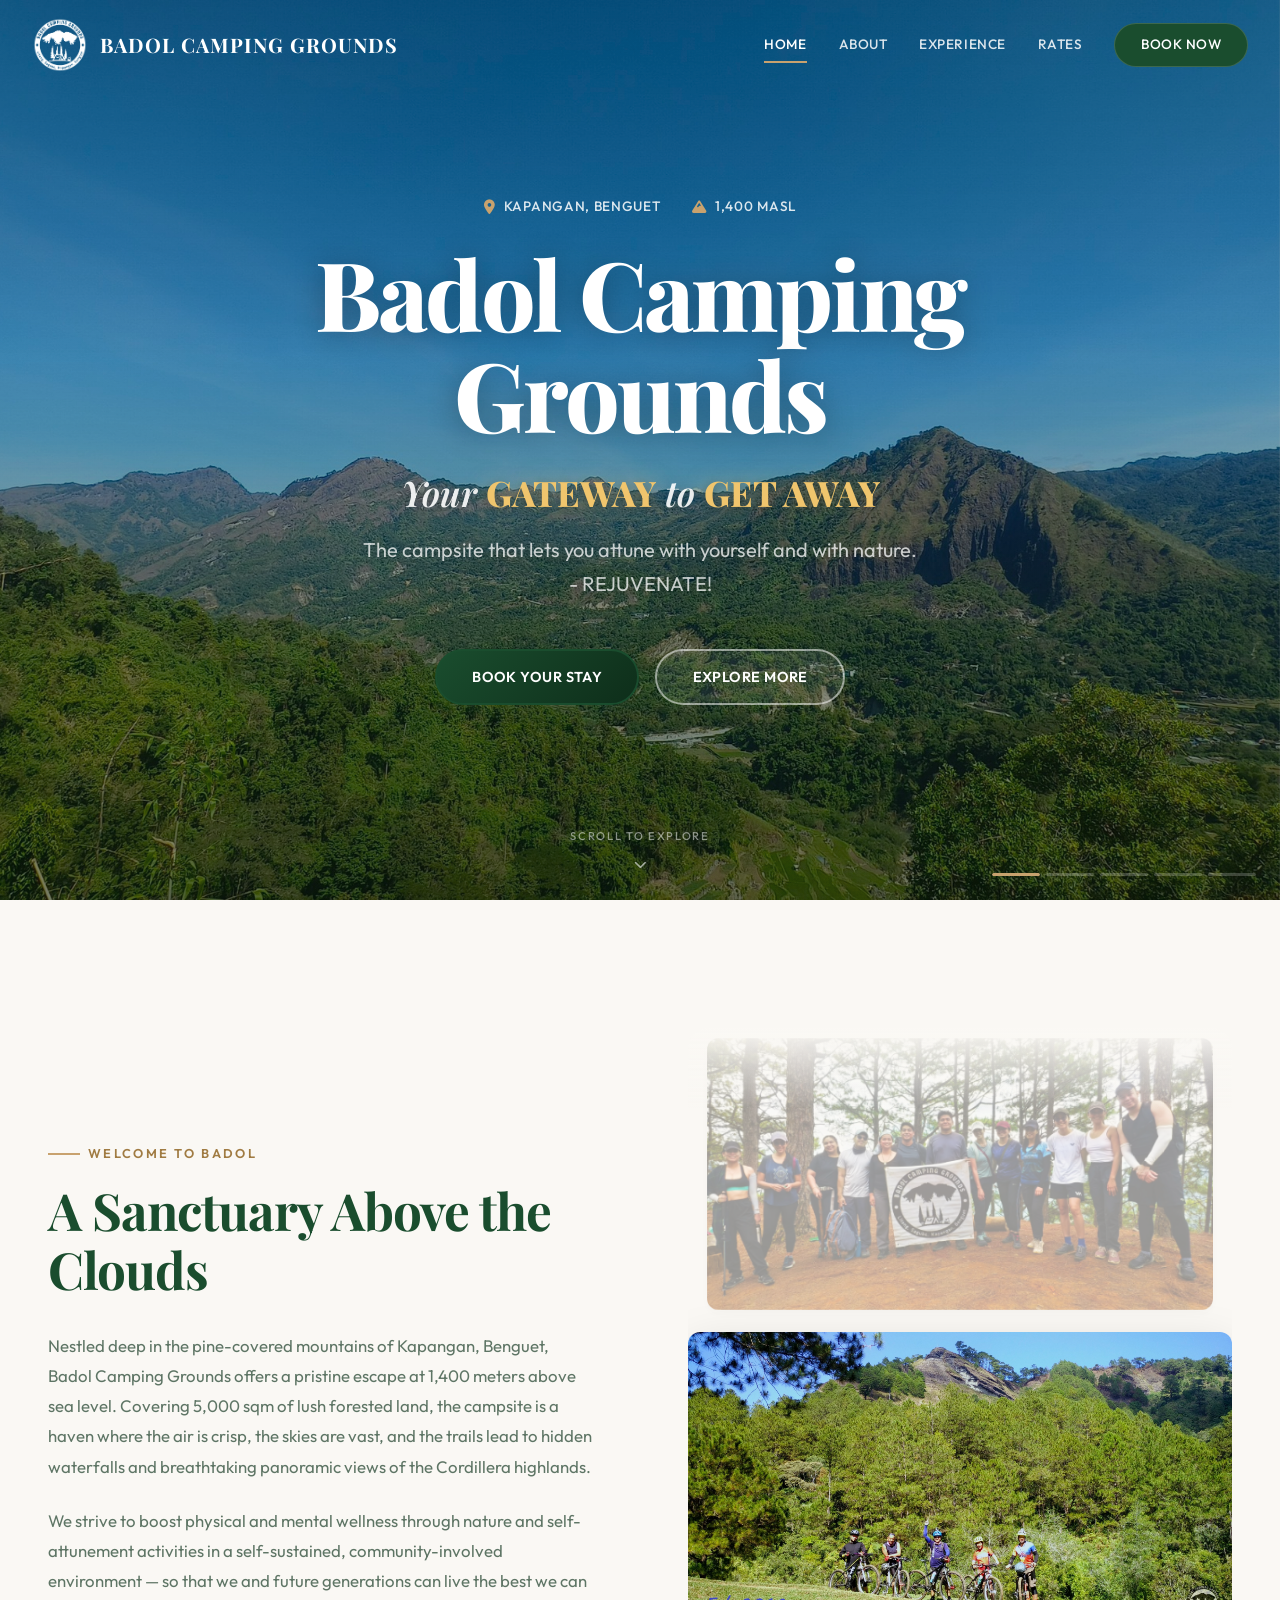
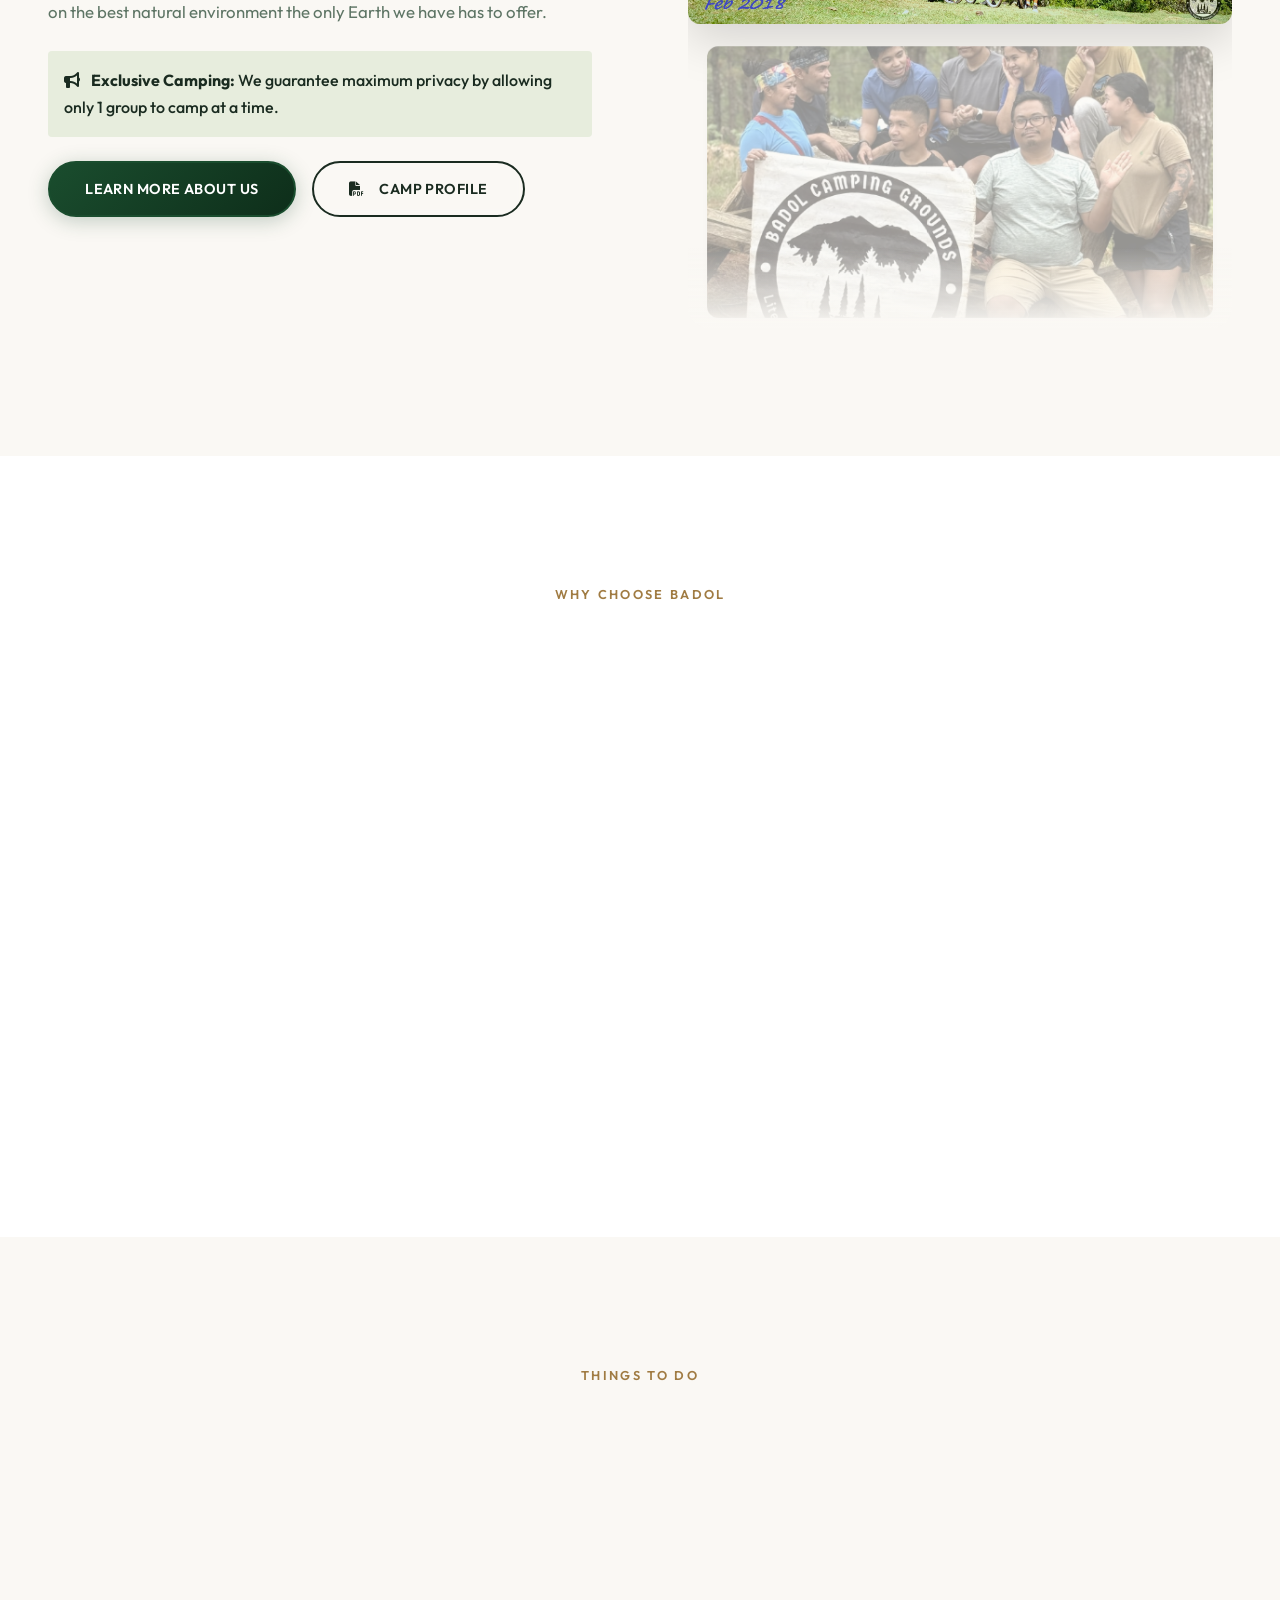
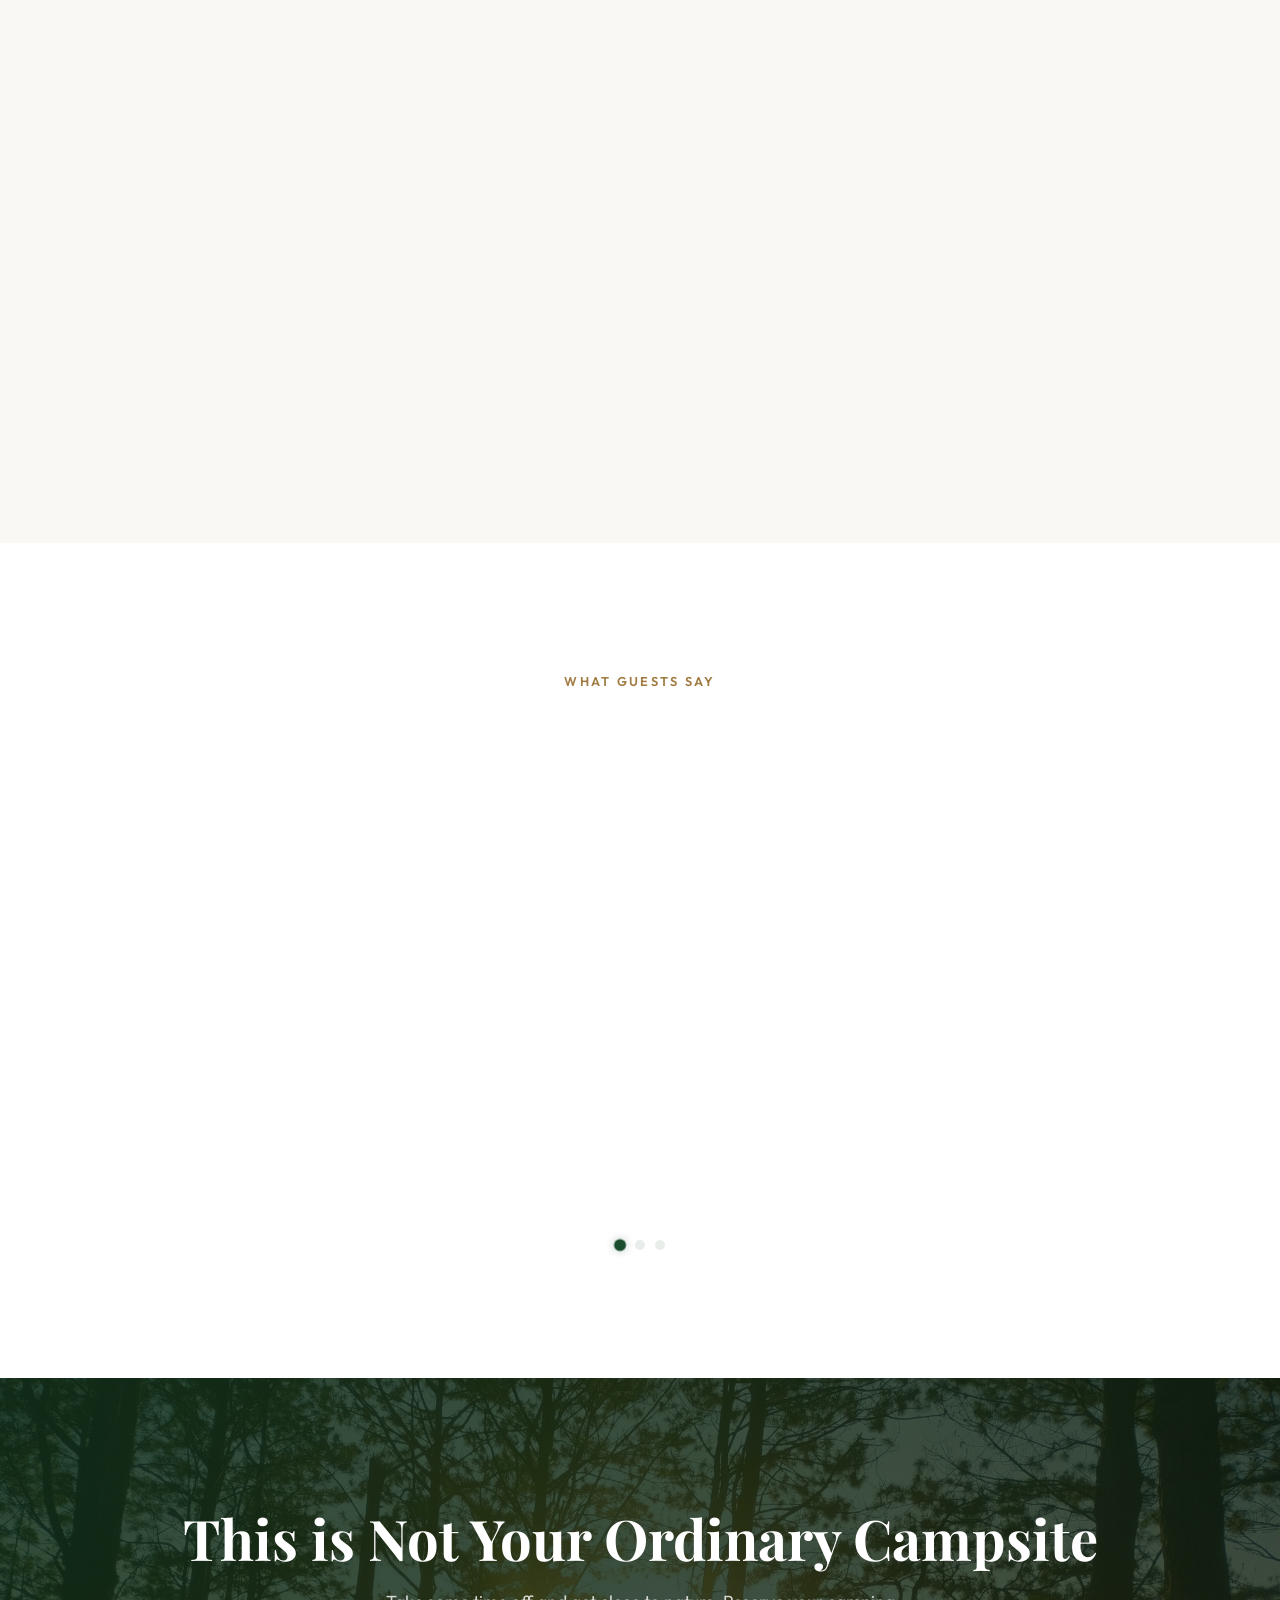
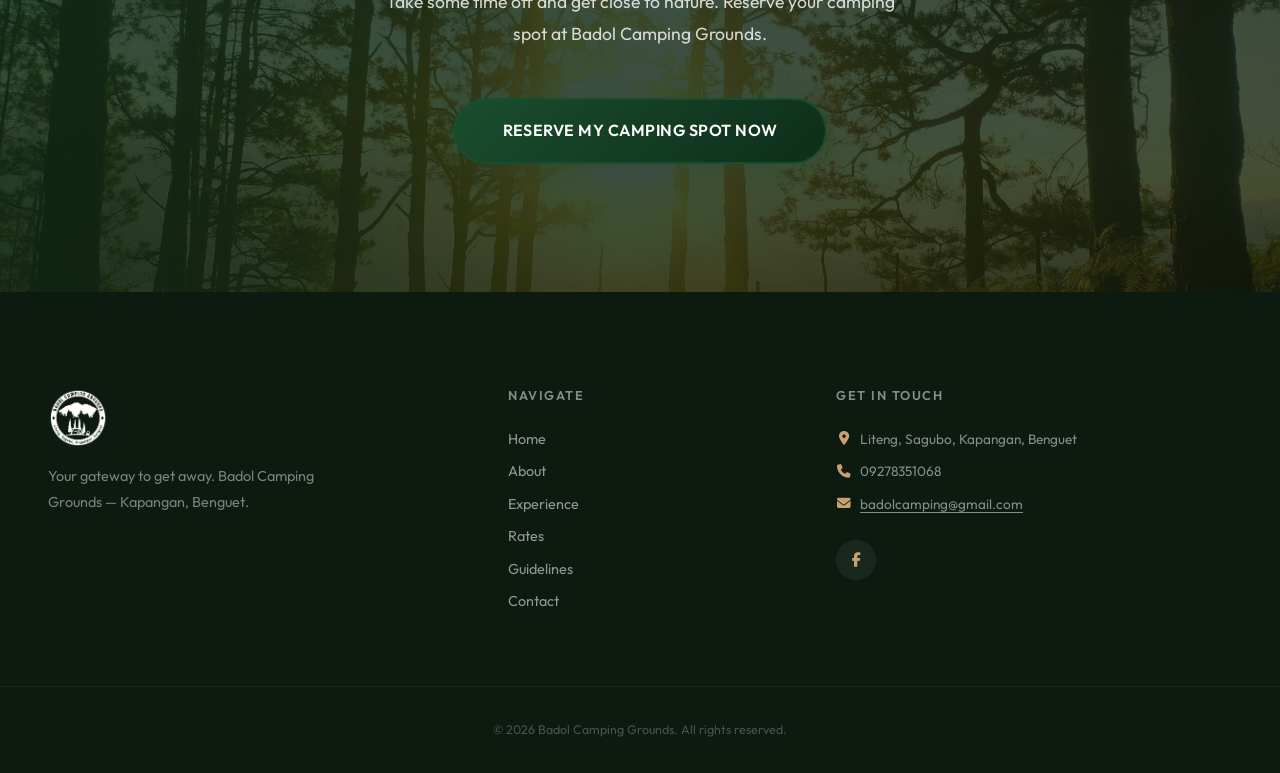
==== index.html @ 41275363 "Initial commit" ====
<!DOCTYPE html>
<html lang="en">

<head>
    <meta charset="UTF-8">
    <meta name="viewport" content="width=device-width, initial-scale=1.0">
    <title>Badol Camping Grounds | Kapangan, Benguet — 1400 MASL</title>
    <meta name="description"
        content="Badol Camping Grounds — your gateway to get away. Experience nature at 1400 MASL in Kapangan, Benguet. Book your mountain escape today.">
    <link rel="icon" type="image/png" href="logotranbg.png">
    <link
        href="https://fonts.googleapis.com/css2?family=Playfair+Display:ital,wght@0,600;0,700;0,800;1,600;1,700&family=Inter:wght@300;400;500;600;700&family=Outfit:wght@300;400;500;600;700&display=swap"
        rel="stylesheet">
    <link rel="stylesheet" href="style.css">
    <link rel="stylesheet" href="https://cdnjs.cloudflare.com/ajax/libs/font-awesome/6.5.0/css/all.min.css">
</head>

<body>

    <header class="header" id="mainHeader">
        <div class="header-inner">
            <a href="index.html" class="logo" id="siteLogo">
                <img src="logotranbg.png" alt="Badol Camping Grounds Logo" class="logo-img">
                <span class="logo-text">Badol Camping Grounds</span>
            </a>
            <nav class="nav-desktop" id="navDesktop">
                <a href="index.html" class="nav-link active">Home</a>
                <a href="about.html" class="nav-link">About</a>
                <a href="experience.html" class="nav-link">Experience</a>
                <a href="rates.html" class="nav-link">Rates</a>
                <a href="contact.html" class="nav-link nav-cta">Book Now</a>
            </nav>
            <button class="hamburger-btn" id="hamburgerBtn" aria-label="Toggle navigation menu">
                <span class="hamburger-line"></span>
                <span class="hamburger-line"></span>
                <span class="hamburger-line"></span>
            </button>
        </div>
    </header>


    <div class="mobile-menu" id="mobileMenu">
        <button class="mobile-close" id="mobileClose" aria-label="Close menu">
            <span></span>
            <span></span>
        </button>
        <nav class="mobile-nav">
            <a href="index.html" class="mobile-link active">Home</a>
            <a href="about.html" class="mobile-link">About</a>
            <a href="experience.html" class="mobile-link">Experience</a>
            <a href="rates.html" class="mobile-link">Rates</a>
            <a href="contact.html" class="mobile-link mobile-cta">Book Now</a>
        </nav>
    </div>

    <main>

        <section class="hero" id="hero">
            <div class="hero-slideshow" id="heroSlideshow">
                <div class="slide active"
                    style="background-image: url('Pics/618089176_26078038251808457_7497567061012904055_n.jpg');"></div>
                <div class="slide"
                    style="background-image: url('Pics/480542197_661099912934757_9093470119345464802_n.jpg');"></div>
                <div class="slide"
                    style="background-image: url('Pics/472366972_631553649216819_4979253787001771004_n.jpg');"></div>
                <div class="slide"
                    style="background-image: url('Pics/470236878_616224150749769_1136020287192556613_n.jpg');"></div>
                <div class="slide"
                    style="background-image: url('Pics/638910749_26352073111071635_4884096256286103367_n.jpg');"></div>
            </div>
            <div class="hero-overlay"></div>
            <div class="hero-content">
                <div class="hero-meta">
                    <span class="hero-location"><i class="fas fa-map-marker-alt"></i> Kapangan, Benguet</span>
                    <span class="hero-elevation"><i class="fas fa-mountain"></i> 1,400 MASL</span>
                </div>
                <h1 class="hero-title">Badol Camping Grounds</h1>
                <p class="hero-tagline">
                    Your <span class="highlight">GATEWAY</span> to <span class="highlight">GET AWAY</span>
                </p>
                <p class="hero-sub-tagline">The campsite that lets you attune with yourself and with nature. -
                    REJUVENATE!</p>
                <div class="hero-actions">
                    <a href="contact.html" class="btn btn-primary">Book Your Stay</a>
                    <a href="#about" class="btn btn-outline">Explore More</a>
                </div>
            </div>
            <div class="slide-indicator" id="slideIndicator">
                <div class="slide-counter">
                    <span class="current-slide" id="currentSlide">01</span>
                    <span class="slide-divider">/</span>
                    <span class="total-slides" id="totalSlides">05</span>
                </div>
                <div class="slide-progress-bars">
                    <div class="progress-bar active" data-index="0">
                        <div class="progress-fill"></div>
                    </div>
                    <div class="progress-bar" data-index="1">
                        <div class="progress-fill"></div>
                    </div>
                    <div class="progress-bar" data-index="2">
                        <div class="progress-fill"></div>
                    </div>
                    <div class="progress-bar" data-index="3">
                        <div class="progress-fill"></div>
                    </div>
                    <div class="progress-bar" data-index="4">
                        <div class="progress-fill"></div>
                    </div>
                </div>
            </div>
            <div class="scroll-hint">
                <span>Scroll to explore</span>
                <div class="scroll-arrow"><i class="fas fa-chevron-down"></i></div>
            </div>
        </section>


        <section class="section intro" id="about">
            <div class="container">
                <div class="intro-grid">
                    <div class="intro-text" data-animate="fadeInUp">
                        <span class="section-label">Welcome to Badol</span>
                        <h2 class="section-heading">A Sanctuary Above the Clouds</h2>
                        <p>Nestled deep in the pine-covered mountains of Kapangan, Benguet, Badol Camping Grounds
                            offers a pristine escape at 1,400 meters above sea level. Covering 5,000 sqm of lush
                            forested land, the campsite is a haven where the air is crisp, the skies are vast, and the
                            trails lead to hidden waterfalls and breathtaking panoramic views of the Cordillera
                            highlands.</p>
                        <p>We strive to boost physical and mental wellness through nature and self-attunement activities
                            in a self-sustained, community-involved environment — so that we and future generations can
                            live the best we can on the best natural environment the only Earth we have has to offer.
                        </p>
                        <div
                            style="margin-top: 1rem; padding: 1rem; background-color: rgba(62, 137, 20, 0.1); border-left: 4px solid var(--clr-primary); border-radius: 4px; color: var(--clr-text); font-weight: 500;">
                            <i class="fas fa-bullhorn" style="color: var(--clr-primary); margin-right: 0.5rem;"></i>
                            <strong>Exclusive Camping:</strong> We guarantee maximum privacy by allowing only 1 group to
                            camp at a time.
                        </div>
                        <div style="display: flex; gap: 1rem; flex-wrap: wrap; margin-top: 1.5rem;">
                            <a href="about.html" class="btn btn-primary">Learn More About Us</a>
                            <a href="https://docs.google.com/document/d/1Rim5CgKp4Joo7KV44JLjJd9YkDrVsqBi/edit"
                                target="_blank" class="btn btn-outline"
                                style="border-color: var(--clr-primary); color: var(--clr-primary);"><i
                                    class="fas fa-file-pdf" style="margin-right: 0.5rem;"></i> Camp Profile</a>
                        </div>
                    </div>
                    <div class="intro-carousel" data-animate="fadeInUp" id="introCarousel">
                        <div class="intro-carousel-track" id="introCarouselTrack">
                            <div class="intro-carousel-slide"><img src="Pics/show1.jpg" alt="Badol Camping Grounds"
                                    loading="lazy"></div>
                            <div class="intro-carousel-slide"><img src="Pics/show2.jpg" alt="Badol Camping Grounds"
                                    loading="lazy"></div>
                            <div class="intro-carousel-slide"><img src="Pics/show3.jpg" alt="Badol Camping Grounds"
                                    loading="lazy"></div>
                            <div class="intro-carousel-slide"><img src="Pics/show4.jpg" alt="Badol Camping Grounds"
                                    loading="lazy"></div>
                            <div class="intro-carousel-slide"><img src="Pics/show5.jpg" alt="Badol Camping Grounds"
                                    loading="lazy"></div>
                        </div>
                        <div class="intro-carousel-fade intro-carousel-fade--top"></div>
                        <div class="intro-carousel-fade intro-carousel-fade--bottom"></div>
                    </div>
                </div>
            </div>
        </section>


        <section class="section highlights" id="highlights">
            <div class="container">
                <span class="section-label center">Why Choose Badol</span>
                <h2 class="section-heading center" data-animate="fadeInUp">Experience the Highlands</h2>
                <div class="highlights-grid">
                    <div class="highlight-card" data-animate="fadeInUp">
                        <div class="highlight-icon"><i class="fas fa-mountain"></i></div>
                        <h3>1,400 MASL Elevation</h3>
                        <p>Wake up above the clouds with cool mountain air and jaw-dropping sunrise views every morning.
                        </p>
                    </div>
                    <div class="highlight-card" data-animate="fadeInUp">
                        <div class="highlight-icon"><i class="fas fa-water"></i></div>
                        <h3>Hidden Waterfalls</h3>
                        <p>Trek the Creek Trail to discover up to 4 waterfalls, 3 of which feature safe, crystal-clear
                            pools you can swim in.</p>
                    </div>
                    <div class="highlight-card" data-animate="fadeInUp">
                        <div class="highlight-icon"><i class="fas fa-tree"></i></div>
                        <h3>Pine Forest Sanctuary</h3>
                        <p>Camp beneath towering Benguet pine trees in a lush, unspoiled 0.5-hectare forest setting.</p>
                    </div>
                    <div class="highlight-card" data-animate="fadeInUp">
                        <div class="highlight-icon"><i class="fas fa-leaf"></i></div>
                        <h3>Wellness & Attunement</h3>
                        <p>Boost your physical and mental wellness through deep connection with nature and
                            self-attunement
                            activities.</p>
                    </div>
                </div>
            </div>
        </section>


        <section class="section activities-preview" id="activities">
            <div class="container">
                <span class="section-label center">Things to Do</span>
                <h2 class="section-heading center" data-animate="fadeInUp">Your Next Adventure Awaits</h2>
                <div class="activities-grid">
                    <div class="activity-item" data-animate="fadeInUp">
                        <div class="activity-img">
                            <img src="Pics/water2.jpg" alt="Trekking near Badol" loading="lazy">
                        </div>
                        <div class="activity-info">
                            <h3>Trekking & Waterfalls</h3>
                            <p>Explore the Creek Trail with up to 4 waterfalls, or trek to Camp Utopia and Sammy's Peak
                                for panoramic views.</p>
                        </div>
                    </div>
                    <div class="activity-item" data-animate="fadeInUp">
                        <div class="activity-img">
                            <img src="Pics/472366972_631553649216819_4979253787001771004_n.jpg"
                                alt="Camping and bonfire" loading="lazy">
                        </div>
                        <div class="activity-info">
                            <h3>Camping & Bonfires</h3>
                            <p>Pitch your tent under pine trees, gather around the fire pit, and stargaze at 1,400 MASL.
                            </p>
                        </div>
                    </div>
                    <div class="activity-item" data-animate="fadeInUp">
                        <div class="activity-img">
                            <img src="Pics/480542197_661099912934757_9093470119345464802_n.jpg" alt="Sunrise viewing"
                                loading="lazy">
                        </div>
                        <div class="activity-info">
                            <h3>Sunrise & Sunset</h3>
                            <p>Catch golden hour at the campsite or hike to Sammy's Peak for breathtaking highland
                                views.</p>
                        </div>
                    </div>
                </div>
                <div style="text-align:center; margin-top:2.5rem;">
                    <a href="experience.html" class="btn btn-primary" data-animate="fadeInUp">View All Activities</a>
                </div>
            </div>
        </section>


        <section class="section reviews" id="reviews">
            <div class="container">
                <span class="section-label center">What Guests Say</span>
                <h2 class="section-heading center" data-animate="fadeInUp">Reviews</h2>
                <div class="reviews-carousel" data-animate="fadeInUp" id="reviewsCarousel">
                    <div class="reviews-track" id="reviewsTrack">
                        <div class="review-card" id="review-1">
                            <div class="review-stars">★★★★★</div>
                            <p class="review-text" id="review-text-1">"Solid experience! napakabait ni sir koyang
                                Weisser! malinis ang camp sobrang tahimik! 🤩"</p>
                            <p class="review-author" id="review-author-1">— Voughdan Del Rosario Belleca</p>
                        </div>
                        <div class="review-card" id="review-2">
                            <div class="review-stars">★★★★★</div>
                            <p class="review-text" id="review-text-2">"Went there last December, it was so
                                beautiful❤️❤️❤️ worth all the effort, I still preferred the night hike so the view would
                                surprise me the next day."</p>
                            <p class="review-author" id="review-author-2">— Vinia Inobaya</p>
                        </div>
                        <div class="review-card" id="review-3">
                            <div class="review-stars">★★★★★</div>
                            <p class="review-text" id="review-text-3">"Thank you so much Badol Camping Grounds! They
                                were so accommodating from the very beginning! Very thoughtful of us who have little
                                ones.This has been an unforgettable moment. We would surely come back!"</p>
                            <p class="review-author" id="review-author-3">— Abegail Rice</p>
                        </div>
                        <div class="review-card" id="review-4">
                            <div class="review-stars">★★★★★</div>
                            <p class="review-text" id="review-text-4">"Highly recommended ❤️"</p>
                            <p class="review-author" id="review-author-4">— Pinky Olleres</p>
                        </div>
                        <div class="review-card" id="review-5">
                            <div class="review-stars">Recommends the Camping Grounds</div>
                            <p class="review-text" id="review-text-5">"Exclusive. Raw. Beautiful. Need I say more? And
                                the most accommodating owner ever! Thank you Sir Weiserr for the best experience! Will
                                surely go back ✨"</p>
                            <p class="review-author" id="review-author-5">— Jessamine Alvaro</p>
                        </div>
                    </div>
                    <button class="reviews-nav reviews-nav--prev" id="reviewsPrev" aria-label="Previous reviews">
                        <i class="fas fa-chevron-left"></i>
                    </button>
                    <button class="reviews-nav reviews-nav--next" id="reviewsNext" aria-label="Next reviews">
                        <i class="fas fa-chevron-right"></i>
                    </button>
                </div>
                <div class="reviews-dots" id="reviewsDots"></div>
            </div>
        </section>


        <section class="section cta" id="book">
            <div class="cta-bg">
                <img src="Pics/480542197_661099912934757_9093470119345464802_n.jpg" alt="Golden hour at Badol"
                    loading="lazy">
            </div>
            <div class="cta-overlay"></div>
            <div class="container cta-content" data-animate="fadeInUp">
                <h2>This is Not Your Ordinary Campsite</h2>
                <p>Take some time off and get close to nature. Reserve your camping spot at Badol Camping Grounds.</p>
                <a href="contact.html" class="btn btn-primary btn-lg">Reserve My Camping Spot Now</a>
            </div>
        </section>
    </main>


    <footer class="footer">
        <div class="container footer-inner">
            <div class="footer-brand">
                <img src="logotranbg.png" alt="Badol Camping Grounds" class="footer-logo">
                <p>Your gateway to get away. Badol Camping Grounds — Kapangan, Benguet.</p>
            </div>
            <div class="footer-links">
                <h4>Navigate</h4>
                <a href="index.html">Home</a>
                <a href="about.html">About</a>
                <a href="experience.html">Experience</a>
                <a href="rates.html">Rates</a>
                <a href="guidelines.html">Guidelines</a>
                <a href="contact.html">Contact</a>
            </div>
            <div class="footer-contact">
                <h4>Get in Touch</h4>
                <p><i class="fas fa-map-marker-alt"></i> Liteng, Sagubo, Kapangan, Benguet</p>
                <p><i class="fas fa-phone"></i> 09278351068</p>
                <p><i class="fas fa-envelope"></i> <a
                        href="https://mail.google.com/mail/?view=cm&fs=1&to=badolcamping@gmail.com" target="_blank"
                        style="text-decoration: underline; text-underline-offset: 3px;">badolcamping@gmail.com</a></p>
                <div class="footer-socials">
                    <a href="https://www.facebook.com/BadolCamping" target="_blank" aria-label="Facebook"><i
                            class="fab fa-facebook-f"></i></a>
                </div>
            </div>
        </div>
        <div class="footer-bottom">
            <p>&copy; 2026 Badol Camping Grounds. All rights reserved.</p>
        </div>
    </footer>

    <script src="script.js"></script>
</body>

</html>
---- style.css ----
:root {
    --clr-forest: #1a4d2e;
    --clr-forest-deep: #0e2e1a;
    --clr-forest-light: #2d7a4a;
    --clr-earth: #c8a26e;
    --clr-earth-light: #e4cfa3;
    --clr-earth-dark: #a07b42;
    --clr-sunset: #e07a42;
    --clr-cream: #faf8f4;
    --clr-white: #ffffff;
    --clr-dark: #0c1a10;
    --clr-text: #1a2b20;
    --clr-text-muted: #5e7565;
    --clr-border: rgba(26, 77, 46, 0.10);
    --clr-overlay: rgba(8, 22, 12, 0.55);

    --ff-display: 'Playfair Display', Georgia, serif;
    --ff-body: 'Outfit', 'Inter', -apple-system, sans-serif;

    
    --sp-xs: 0.25rem;
    --sp-sm: 0.5rem;
    --sp-md: 1rem;
    --sp-lg: 1.5rem;
    --sp-xl: 2rem;
    --sp-2xl: 3rem;
    --sp-3xl: 4rem;
    --sp-4xl: 6rem;
    --sp-5xl: 8rem;

    
    --container-max: 1280px;
    --header-h: 90px;
    --header-h-scrolled: 64px;

    
    --r-sm: 6px;
    --r-md: 12px;
    --r-lg: 20px;
    --r-xl: 28px;
    --r-full: 9999px;

    
    --shadow-sm: 0 2px 8px rgba(0, 0, 0, 0.06);
    --shadow-md: 0 8px 24px rgba(0, 0, 0, 0.08);
    --shadow-lg: 0 16px 48px rgba(0, 0, 0, 0.12);
    --shadow-glow: 0 0 40px rgba(26, 77, 46, 0.15);

    
    --ease-out: cubic-bezier(0.16, 1, 0.3, 1);
    --ease-in-out: cubic-bezier(0.65, 0, 0.35, 1);
    --t-fast: 0.2s;
    --t-base: 0.35s;
    --t-slow: 0.6s;
    --t-slower: 0.9s;

    
    --z-base: 1;
    --z-header: 100;
    --z-overlay: 200;
    --z-menu: 250;
    --z-top: 999;
}



*,
*::before,
*::after {
    margin: 0;
    padding: 0;
    box-sizing: border-box;
}

html {
    scroll-behavior: smooth;
    -webkit-font-smoothing: antialiased;
    -moz-osx-font-smoothing: grayscale;
    font-size: 16px;
}

body {
    font-family: var(--ff-body);
    font-weight: 400;
    line-height: 1.7;
    color: var(--clr-text);
    background-color: var(--clr-cream);
    overflow-x: hidden;
}

img {
    max-width: 100%;
    height: auto;
    display: block;
}

a {
    color: inherit;
    text-decoration: none;
}

button {
    border: none;
    background: none;
    cursor: pointer;
    font-family: inherit;
}

ul,
ol {
    list-style: none;
}



h1,
h2,
h3,
h4,
h5,
h6 {
    font-family: var(--ff-display);
    font-weight: 700;
    line-height: 1.15;
    color: var(--clr-text);
}

p {
    color: var(--clr-text-muted);
    line-height: 1.8;
}



.container {
    max-width: var(--container-max);
    margin: 0 auto;
    padding: 0 var(--sp-2xl);
    width: 100%;
}

.section {
    padding: var(--sp-5xl) 0;
    position: relative;
}

.section-label {
    display: inline-block;
    font-family: var(--ff-body);
    font-size: 0.8rem;
    font-weight: 600;
    letter-spacing: 0.18em;
    text-transform: uppercase;
    color: var(--clr-earth-dark);
    margin-bottom: var(--sp-md);
    position: relative;
    padding-left: 2.5rem;
}

.section-label::before {
    content: '';
    position: absolute;
    left: 0;
    top: 50%;
    width: 2rem;
    height: 2px;
    background: var(--clr-earth);
    transform: translateY(-50%);
}

.section-label.center {
    display: block;
    text-align: center;
    padding-left: 0;
}

.section-label.center::before {
    display: none;
}

.section-heading {
    font-size: clamp(2rem, 4.5vw, 3.2rem);
    color: var(--clr-forest);
    margin-bottom: var(--sp-xl);
    letter-spacing: -0.02em;
}

.section-heading.center {
    text-align: center;
}



.header {
    position: fixed;
    top: 0;
    left: 0;
    width: 100%;
    height: var(--header-h);
    display: flex;
    align-items: center;
    z-index: var(--z-header);
    transition: all var(--t-base) var(--ease-out);
}

.header::before {
    content: '';
    position: absolute;
    inset: 0;
    background: transparent;
    backdrop-filter: blur(0px);
    -webkit-backdrop-filter: blur(0px);
    transition: all var(--t-base) var(--ease-out);
    z-index: -1;
}

.header.scrolled {
    height: var(--header-h-scrolled);
}

.header.scrolled::before {
    background: rgba(250, 248, 244, 0.88);
    backdrop-filter: blur(20px) saturate(1.8);
    -webkit-backdrop-filter: blur(20px) saturate(1.8);
    box-shadow: 0 1px 0 rgba(0, 0, 0, 0.05), var(--shadow-sm);
}

.header-inner {
    width: 100%;
    padding: 0 2rem;
    display: flex;
    justify-content: space-between;
    align-items: center;
}


.logo {
    display: flex;
    align-items: center;
    z-index: var(--z-top);
    transition: transform var(--t-base) var(--ease-out);
}

.logo:hover {
    transform: scale(1.05);
}

.logo-img {
    height: 56px;
    width: auto;
    filter: brightness(0) invert(1);
    transition: all var(--t-base) var(--ease-out);
}

.logo-text {
    font-family: var(--ff-display);
    font-weight: 700;
    font-size: 1.25rem;
    color: var(--clr-white);
    margin-left: 0.75rem;
    transition: all var(--t-base) var(--ease-out);
    text-transform: uppercase;
    letter-spacing: 0.05em;
    white-space: nowrap;
}

.header.scrolled .logo-img {
    height: 44px;
    filter: none;
}

.header.scrolled .logo-text {
    color: var(--clr-forest);
    font-size: 1.1rem;
}


.nav-desktop {
    display: flex;
    align-items: center;
    gap: var(--sp-xl);
}

.nav-link {
    font-family: var(--ff-body);
    font-size: 0.85rem;
    font-weight: 500;
    letter-spacing: 0.04em;
    text-transform: uppercase;
    color: rgba(255, 255, 255, 0.85);
    padding: 0.5rem 0;
    position: relative;
    transition: color var(--t-fast) var(--ease-out);
}

.nav-link::after {
    content: '';
    position: absolute;
    bottom: 2px;
    left: 0;
    width: 0;
    height: 2px;
    background: var(--clr-earth);
    transition: width var(--t-base) var(--ease-out);
}

.nav-link:hover,
.nav-link.active {
    color: var(--clr-white);
}

.nav-link:hover::after,
.nav-link.active::after {
    width: 100%;
}

.nav-cta {
    background: var(--clr-forest);
    color: var(--clr-white) !important;
    padding: 0.6rem 1.6rem !important;
    border-radius: var(--r-full);
    border: 1px solid rgba(255, 255, 255, 0.15);
    transition: all var(--t-base) var(--ease-out);
}

.nav-cta::after {
    display: none !important;
}

.nav-cta:hover {
    background: var(--clr-forest-light);
    transform: translateY(-2px);
    box-shadow: 0 4px 16px rgba(26, 77, 46, 0.3);
}


.header.scrolled .nav-link {
    color: var(--clr-text-muted);
}

.header.scrolled .nav-link:hover,
.header.scrolled .nav-link.active {
    color: var(--clr-forest);
}

.header.scrolled .nav-cta {
    color: var(--clr-white) !important;
}



.hamburger-btn {
    display: none;
    flex-direction: column;
    justify-content: center;
    gap: 6px;
    width: 44px;
    height: 44px;
    z-index: var(--z-top);
    padding: 10px;
}

.hamburger-line {
    display: block;
    width: 100%;
    height: 2px;
    background: var(--clr-white);
    border-radius: 2px;
    transition: all var(--t-base) var(--ease-out);
    transform-origin: center;
}

.header.scrolled .hamburger-line {
    background: var(--clr-forest);
}


.hamburger-btn.open .hamburger-line:nth-child(1) {
    transform: translateY(8px) rotate(45deg);
}

.hamburger-btn.open .hamburger-line:nth-child(2) {
    opacity: 0;
    transform: scaleX(0);
}

.hamburger-btn.open .hamburger-line:nth-child(3) {
    transform: translateY(-8px) rotate(-45deg);
}

.hamburger-btn.open .hamburger-line {
    background: var(--clr-white) !important;
}



.mobile-menu {
    position: fixed;
    inset: 0;
    background: var(--clr-forest-deep);
    z-index: var(--z-menu);
    display: flex;
    align-items: center;
    justify-content: center;
    opacity: 0;
    visibility: hidden;
    transition: all var(--t-slow) var(--ease-out);
}

.mobile-menu.open {
    opacity: 1;
    visibility: visible;
}

.mobile-nav {
    display: flex;
    flex-direction: column;
    align-items: center;
    gap: var(--sp-lg);
}

.mobile-link {
    font-family: var(--ff-display);
    font-size: clamp(1.8rem, 5vw, 2.8rem);
    font-weight: 700;
    color: rgba(255, 255, 255, 0.75);
    padding: 0.3rem 0;
    position: relative;
    transform: translateY(30px);
    opacity: 0;
    transition: all var(--t-base) var(--ease-out);
}

.mobile-menu.open .mobile-link {
    transform: translateY(0);
    opacity: 1;
}



.mobile-link:hover,
.mobile-link.active {
    color: var(--clr-white);
}

.mobile-cta {
    margin-top: var(--sp-md);
    font-family: var(--ff-body);
    font-size: 1rem !important;
    font-weight: 600;
    letter-spacing: 0.08em;
    text-transform: uppercase;
    padding: 1rem 3rem !important;
    background: var(--clr-earth);
    color: var(--clr-dark) !important;
    border-radius: var(--r-full);
}


.mobile-close {
    position: absolute;
    top: 1.8rem;
    right: 2rem;
    width: 48px;
    height: 48px;
    cursor: pointer;
    z-index: 10;
    background: none;
    border: none;
    display: flex;
    align-items: center;
    justify-content: center;
}

.mobile-close span {
    position: absolute;
    width: 28px;
    height: 2.5px;
    background: rgba(255, 255, 255, 0.85);
    border-radius: 2px;
    transition: background var(--t-fast);
}

.mobile-close span:first-child {
    transform: rotate(45deg);
}

.mobile-close span:last-child {
    transform: rotate(-45deg);
}

.mobile-close:hover span {
    background: var(--clr-earth);
}



.btn {
    display: inline-flex;
    align-items: center;
    justify-content: center;
    gap: 0.5rem;
    padding: 0.85rem 2.2rem;
    border-radius: var(--r-full);
    font-family: var(--ff-body);
    font-weight: 600;
    font-size: 0.9rem;
    letter-spacing: 0.03em;
    text-transform: uppercase;
    cursor: pointer;
    transition: all var(--t-base) var(--ease-out);
    position: relative;
    overflow: hidden;
    border: 2px solid transparent;
    white-space: nowrap;
}

.btn-primary {
    background: linear-gradient(135deg, var(--clr-forest) 0%, var(--clr-forest-deep) 100%);
    color: var(--clr-white);
    border-color: var(--clr-forest);
    box-shadow: 0 4px 20px rgba(26, 77, 46, 0.25);
}

.btn-primary:hover {
    transform: translateY(-3px);
    box-shadow: 0 8px 32px rgba(26, 77, 46, 0.35);
    background: linear-gradient(135deg, var(--clr-forest-light) 0%, var(--clr-forest) 100%);
}

.btn-outline {
    background: rgba(255, 255, 255, 0.08);
    color: var(--clr-white);
    border-color: rgba(255, 255, 255, 0.5);
    backdrop-filter: blur(4px);
}

.btn-outline:hover {
    background: var(--clr-white);
    color: var(--clr-forest);
    border-color: var(--clr-white);
    transform: translateY(-3px);
}

.btn-lg {
    padding: 1.1rem 3rem;
    font-size: 1rem;
}



.hero {
    position: relative;
    width: 100%;
    height: 100vh;
    min-height: 600px;
    display: flex;
    align-items: center;
    justify-content: flex-start;
    overflow: hidden;
}


.hero-slideshow {
    position: absolute;
    inset: 0;
    z-index: 0;
}

.slide {
    position: absolute;
    inset: 0;
    background-size: cover;
    background-position: center;
    background-repeat: no-repeat;
    opacity: 0;
    transform: scale(1.08);
    transition: opacity 1.2s var(--ease-out), transform 7s linear;
    will-change: opacity, transform;
}

.slide.active {
    opacity: 1;
    transform: scale(1);
}


.hero-overlay {
    position: absolute;
    inset: 0;
    background: linear-gradient(180deg,
            rgba(8, 22, 12, 0.40) 0%,
            rgba(8, 22, 12, 0.30) 40%,
            rgba(8, 22, 12, 0.55) 100%);
    z-index: 1;
}


.hero-content {
    position: relative;
    z-index: 2;
    max-width: 800px;
    margin: 0 auto;
    padding: 0 var(--sp-2xl);
    color: var(--clr-white);
    text-align: center;
    display: flex;
    flex-direction: column;
    align-items: center;
}

.hero-meta {
    display: flex;
    align-items: center;
    justify-content: center;
    gap: var(--sp-xl);
    margin-bottom: var(--sp-lg);
    opacity: 0;
    animation: heroFadeUp 0.8s var(--ease-out) 0.3s forwards;
}

.hero-meta span {
    display: inline-flex;
    align-items: center;
    gap: 0.5rem;
    font-size: 0.85rem;
    font-weight: 500;
    color: rgba(255, 255, 255, 0.85);
    letter-spacing: 0.05em;
    text-transform: uppercase;
}

.hero-meta i {
    color: var(--clr-earth);
    font-size: 0.9rem;
}

.hero-title {
    font-size: clamp(3.2rem, 8vw, 6rem);
    font-weight: 800;
    color: var(--clr-white);
    letter-spacing: -0.03em;
    line-height: 1.05;
    margin-bottom: var(--sp-lg);
    text-shadow: 0 2px 30px rgba(0, 0, 0, 0.3);
    opacity: 0;
    animation: heroFadeUp 0.9s var(--ease-out) 0.5s forwards;
}

.hero-tagline {
    font-family: var(--ff-display);
    font-size: clamp(1.5rem, 3.5vw, 2.2rem);
    font-weight: 600;
    font-style: italic;
    color: rgba(255, 255, 255, 0.90);
    margin-bottom: var(--sp-md);
    line-height: 1.4;
    text-shadow: 0 2px 16px rgba(0, 0, 0, 0.3);
    opacity: 0;
    animation: heroFadeUp 0.9s var(--ease-out) 0.7s forwards;
}

.hero-tagline .highlight {
    color: #f0c56d;
    font-style: normal;
    font-weight: 800;
    text-shadow:
        0 0 20px rgba(240, 197, 109, 0.5),
        0 2px 10px rgba(0, 0, 0, 0.4);
}

.hero-sub-tagline {
    font-size: clamp(1.05rem, 1.8vw, 1.25rem);
    color: rgba(255, 255, 255, 0.75);
    margin-bottom: var(--sp-2xl);
    max-width: 560px;
    margin-left: auto;
    margin-right: auto;
    line-height: 1.7;
    text-shadow: 0 1px 8px rgba(0, 0, 0, 0.25);
    opacity: 0;
    animation: heroFadeUp 0.9s var(--ease-out) 0.9s forwards;
}

.hero-actions {
    display: flex;
    flex-direction: row;
    justify-content: center;
    gap: var(--sp-md);
    flex-wrap: nowrap;
    opacity: 0;
    animation: heroFadeUp 0.9s var(--ease-out) 1.1s forwards;
}



.slide-indicator {
    position: absolute;
    bottom: 1.5rem;
    right: 1.5rem;
    z-index: 3;
    display: flex;
    flex-direction: column;
    align-items: flex-end;
    gap: var(--sp-sm);
    opacity: 0;
    animation: heroFadeUp 0.9s var(--ease-out) 1.4s forwards;
}

.slide-counter {
    display: none;
}

.slide-divider {
    margin: 0 0.3rem;
    opacity: 0.4;
}

.total-slides {
    opacity: 0.5;
}

.slide-progress-bars {
    display: flex;
    gap: 6px;
}

.progress-bar {
    width: 48px;
    height: 3px;
    background: rgba(255, 255, 255, 0.2);
    border-radius: var(--r-full);
    overflow: hidden;
    cursor: pointer;
    transition: background var(--t-fast);
}

.progress-bar:hover {
    background: rgba(255, 255, 255, 0.35);
}

.progress-fill {
    width: 0%;
    height: 100%;
    background: var(--clr-earth);
    border-radius: var(--r-full);
    transition: none;
}

.progress-bar.active .progress-fill {
    animation: progressFill var(--slide-duration, 6s) linear forwards;
}

.progress-bar.done .progress-fill {
    width: 100%;
    background: rgba(255, 255, 255, 0.5);
}

@keyframes progressFill {
    from {
        width: 0%;
    }

    to {
        width: 100%;
    }
}



.scroll-hint {
    position: absolute;
    bottom: 1.5rem;
    left: 0;
    right: 0;
    z-index: 3;
    display: flex;
    flex-direction: column;
    align-items: center;
    justify-content: center;
    gap: var(--sp-sm);
    pointer-events: none;
    opacity: 0;
    animation: heroFadeUp 0.9s var(--ease-out) 1.6s forwards;
}

.scroll-hint span {
    font-size: 0.7rem;
    font-weight: 500;
    text-transform: uppercase;
    letter-spacing: 0.15em;
    color: rgba(255, 255, 255, 0.5);
}

.scroll-arrow {
    animation: bounceDown 2s ease-in-out infinite;
    color: rgba(255, 255, 255, 0.6);
    font-size: 0.8rem;
}

@keyframes bounceDown {

    0%,
    100% {
        transform: translateY(0);
    }

    50% {
        transform: translateY(6px);
    }
}



@keyframes heroFadeUp {
    from {
        opacity: 0;
        transform: translateY(28px);
    }

    to {
        opacity: 1;
        transform: translateY(0);
    }
}



.intro {
    background: var(--clr-cream);
}

.intro-grid {
    display: grid;
    grid-template-columns: 1fr 1fr;
    gap: var(--sp-4xl);
    align-items: center;
}

.intro-text p {
    margin-bottom: var(--sp-lg);
    font-size: 1.05rem;
}

.intro-image {
    position: relative;
    border-radius: var(--r-lg);
    overflow: hidden;
    box-shadow: var(--shadow-lg);
}

.intro-image::after {
    content: '';
    position: absolute;
    inset: 0;
    border-radius: var(--r-lg);
    border: 1px solid rgba(26, 77, 46, 0.1);
    pointer-events: none;
}

.intro-image img {
    width: 100%;
    height: 100%;
    object-fit: cover;
    transition: transform var(--t-slow) var(--ease-out);
}

.intro-image:hover img {
    transform: scale(1.04);
}


.intro-carousel {
    position: relative;
    height: 900px;
    overflow: hidden;
    border-radius: var(--r-lg);
    background: transparent;
}

.intro-carousel-track {
    position: relative;
    width: 100%;
    height: 100%;
}

.intro-carousel-slide {
    position: absolute;
    left: 0;
    right: 0;
    border-radius: var(--r-md);
    overflow: hidden;
    transition: all 0.85s cubic-bezier(0.16, 1, 0.3, 1);
    will-change: transform, opacity;
}

.intro-carousel-slide img {
    width: 100%;
    height: 100%;
    object-fit: cover;
    display: block;
}

.intro-carousel-fade {
    position: absolute;
    left: 0;
    right: 0;
    height: 80px;
    z-index: 5;
    pointer-events: none;
}

.intro-carousel-fade--top {
    top: 0;
    background: linear-gradient(to bottom, var(--clr-cream) 0%, transparent 100%);
}

.intro-carousel-fade--bottom {
    bottom: 0;
    background: linear-gradient(to top, var(--clr-cream) 0%, transparent 100%);
}



.highlights {
    background: var(--clr-white);
}

.highlights-grid {
    display: grid;
    grid-template-columns: repeat(4, 1fr);
    gap: var(--sp-xl);
    margin-top: var(--sp-3xl);
}

.highlight-card {
    background: var(--clr-cream);
    border-radius: var(--r-lg);
    padding: var(--sp-2xl);
    text-align: center;
    border: 1px solid var(--clr-border);
    transition: all var(--t-base) var(--ease-out);
}

.highlight-card:hover {
    transform: translateY(-8px);
    box-shadow: var(--shadow-md), var(--shadow-glow);
    border-color: var(--clr-forest);
}

.highlight-icon {
    width: 72px;
    height: 72px;
    margin: 0 auto var(--sp-lg);
    background: linear-gradient(135deg, var(--clr-forest) 0%, var(--clr-forest-deep) 100%);
    border-radius: var(--r-md);
    display: flex;
    align-items: center;
    justify-content: center;
    color: var(--clr-white);
    font-size: 1.6rem;
    transition: transform var(--t-base) var(--ease-out);
}

.highlight-card:hover .highlight-icon {
    transform: scale(1.1) rotate(-5deg);
}

.highlight-card h3 {
    font-family: var(--ff-body);
    font-size: 1.1rem;
    font-weight: 700;
    color: var(--clr-forest);
    margin-bottom: var(--sp-sm);
}

.highlight-card p {
    font-size: 0.9rem;
    line-height: 1.7;
}



.activities-preview {
    background: var(--clr-cream);
}

.activities-grid {
    display: grid;
    grid-template-columns: repeat(3, 1fr);
    gap: var(--sp-xl);
    margin-top: var(--sp-3xl);
}

.activity-item {
    border-radius: var(--r-lg);
    overflow: hidden;
    background: var(--clr-white);
    box-shadow: var(--shadow-sm);
    border: 1px solid var(--clr-border);
    transition: all var(--t-base) var(--ease-out);
}

.activity-item:hover {
    transform: translateY(-6px);
    box-shadow: var(--shadow-lg);
}

.activity-img {
    width: 100%;
    height: 240px;
    overflow: hidden;
}

.activity-img img {
    width: 100%;
    height: 100%;
    object-fit: cover;
    transition: transform var(--t-slow) var(--ease-out);
}

.activity-item:hover .activity-img img {
    transform: scale(1.08);
}

.activity-info {
    padding: var(--sp-lg) var(--sp-xl);
}

.activity-info h3 {
    font-family: var(--ff-body);
    font-size: 1.15rem;
    font-weight: 700;
    color: var(--clr-forest);
    margin-bottom: var(--sp-xs);
}

.activity-info p {
    font-size: 0.9rem;
}



.reviews {
    background: var(--clr-white);
}

.reviews-carousel {
    position: relative;
    overflow: hidden;
    margin-top: var(--sp-3xl);
    padding: 0 var(--sp-sm);
}

.reviews-track {
    display: flex;
    gap: var(--sp-xl);
    transition: transform 0.65s cubic-bezier(0.16, 1, 0.3, 1);
    will-change: transform;
}

.review-card {
    flex: 0 0 calc((100% - var(--sp-xl) * 2) / 3);
    background: var(--clr-cream);
    border-radius: var(--r-lg);
    padding: var(--sp-2xl) var(--sp-xl);
    border: 1px solid var(--clr-border);
    transition: all var(--t-base) var(--ease-out);
    display: flex;
    flex-direction: column;
    min-height: 220px;
}

.review-card:hover {
    transform: translateY(-6px);
    box-shadow: var(--shadow-md), var(--shadow-glow);
    border-color: var(--clr-forest);
}

.review-stars {
    font-size: 1.3rem;
    color: #f0c56d;
    margin-bottom: var(--sp-md);
    letter-spacing: 2px;
}

.review-text {
    font-size: 1.05rem;
    font-style: italic;
    line-height: 1.8;
    color: var(--clr-text-muted);
    flex: 1;
    margin-bottom: var(--sp-lg);
}

.review-author {
    font-family: var(--ff-body);
    font-size: 0.9rem;
    font-weight: 600;
    color: var(--clr-forest);
    margin-top: auto;
}


.reviews-nav {
    position: absolute;
    top: 50%;
    transform: translateY(-50%);
    width: 48px;
    height: 48px;
    border-radius: 50%;
    background: var(--clr-white);
    border: 1px solid var(--clr-border);
    color: var(--clr-forest);
    font-size: 1rem;
    display: flex;
    align-items: center;
    justify-content: center;
    cursor: pointer;
    box-shadow: var(--shadow-md);
    transition: all var(--t-base) var(--ease-out);
    z-index: 3;
}

.reviews-nav:hover {
    background: var(--clr-forest);
    color: var(--clr-white);
    border-color: var(--clr-forest);
    transform: translateY(-50%) scale(1.1);
    box-shadow: var(--shadow-lg);
}

.reviews-nav:active {
    transform: translateY(-50%) scale(0.95);
}

.reviews-nav--prev {
    left: -8px;
}

.reviews-nav--next {
    right: -8px;
}

.reviews-nav:disabled {
    opacity: 0.3;
    cursor: not-allowed;
    pointer-events: none;
}


.reviews-dots {
    display: flex;
    justify-content: center;
    gap: 10px;
    margin-top: var(--sp-xl);
}

.reviews-dot {
    width: 10px;
    height: 10px;
    border-radius: 50%;
    background: var(--clr-border);
    border: none;
    cursor: pointer;
    transition: all var(--t-base) var(--ease-out);
    padding: 0;
}

.reviews-dot:hover {
    background: var(--clr-earth);
    transform: scale(1.3);
}

.reviews-dot.active {
    background: var(--clr-forest);
    transform: scale(1.2);
    box-shadow: 0 0 8px rgba(26, 77, 46, 0.3);
}



.cta {
    position: relative;
    min-height: 480px;
    display: flex;
    align-items: center;
    justify-content: center;
    text-align: center;
    overflow: hidden;
}

.cta-bg {
    position: absolute;
    inset: 0;
}

.cta-bg img {
    width: 100%;
    height: 100%;
    object-fit: cover;
}

.cta-overlay {
    position: absolute;
    inset: 0;
    background: linear-gradient(135deg,
            rgba(14, 46, 26, 0.85) 0%,
            rgba(8, 22, 12, 0.75) 100%);
    z-index: 1;
}

.cta-content {
    position: relative;
    z-index: 2;
    color: var(--clr-white);
}

.cta-content h2 {
    font-size: clamp(2rem, 5vw, 3.5rem);
    color: var(--clr-white);
    margin-bottom: var(--sp-md);
}

.cta-content p {
    color: rgba(255, 255, 255, 0.8);
    font-size: 1.1rem;
    margin-bottom: var(--sp-2xl);
    max-width: 520px;
    margin-left: auto;
    margin-right: auto;
}



.footer {
    background: var(--clr-dark);
    color: var(--clr-white);
    padding-top: var(--sp-4xl);
}

.footer-inner {
    display: grid;
    grid-template-columns: 1.5fr 1fr 1.5fr;
    gap: var(--sp-3xl);
    padding-bottom: var(--sp-3xl);
    border-bottom: 1px solid rgba(255, 255, 255, 0.06);
}

.footer-logo {
    height: 60px;
    width: auto;
    filter: brightness(0) invert(1);
    margin-bottom: var(--sp-md);
}

.footer-brand p {
    color: rgba(255, 255, 255, 0.45);
    font-size: 0.9rem;
    max-width: 300px;
}

.footer-links h4,
.footer-contact h4 {
    font-family: var(--ff-body);
    font-size: 0.8rem;
    font-weight: 600;
    letter-spacing: 0.12em;
    text-transform: uppercase;
    color: rgba(255, 255, 255, 0.5);
    margin-bottom: var(--sp-lg);
}

.footer-links a {
    display: block;
    color: rgba(255, 255, 255, 0.55);
    font-size: 0.9rem;
    margin-bottom: var(--sp-sm);
    transition: all var(--t-fast) var(--ease-out);
}

.footer-links a:hover {
    color: var(--clr-earth);
    transform: translateX(4px);
}

.footer-contact p {
    color: rgba(255, 255, 255, 0.50);
    font-size: 0.85rem;
    margin-bottom: var(--sp-sm);
    display: flex;
    align-items: center;
    gap: 0.5rem;
}

.footer-contact i {
    color: var(--clr-earth);
    width: 16px;
    text-align: center;
}

.footer-socials {
    display: flex;
    gap: var(--sp-md);
    margin-top: var(--sp-lg);
}

.footer-socials a {
    display: flex;
    align-items: center;
    justify-content: center;
    width: 40px;
    height: 40px;
    border-radius: 50%;
    background: rgba(255, 255, 255, 0.06);
    color: rgba(255, 255, 255, 0.55);
    font-size: 0.9rem;
    transition: all var(--t-base) var(--ease-out);
}

.footer-socials a:hover {
    background: var(--clr-earth);
    color: var(--clr-dark);
    transform: translateY(-3px);
}

.footer-bottom {
    text-align: center;
    padding: var(--sp-xl) var(--sp-2xl);
}

.footer-bottom p {
    color: rgba(255, 255, 255, 0.25);
    font-size: 0.78rem;
}



[data-animate] {
    opacity: 0;
    transform: translateY(30px);
    transition: opacity var(--t-slow) var(--ease-out), transform var(--t-slow) var(--ease-out);
}

[data-animate].visible {
    opacity: 1;
    transform: translateY(0);
}



.scroll-to-top {
    position: fixed;
    bottom: 2rem;
    right: 2rem;
    width: 48px;
    height: 48px;
    background: var(--clr-forest);
    color: var(--clr-white);
    border-radius: 50%;
    display: flex;
    align-items: center;
    justify-content: center;
    font-size: 1rem;
    box-shadow: var(--shadow-md);
    z-index: var(--z-header);
    opacity: 0;
    visibility: hidden;
    transform: translateY(10px);
    transition: all var(--t-base) var(--ease-out);
    cursor: pointer;
    border: none;
}

.scroll-to-top.visible {
    opacity: 1;
    visibility: visible;
    transform: translateY(0);
}

.scroll-to-top:hover {
    background: var(--clr-forest-light);
    transform: translateY(-3px);
}



.page-hero {
    position: relative;
    width: 100%;
    height: 50vh;
    min-height: 360px;
    max-height: 500px;
    display: flex;
    align-items: center;
    justify-content: center;
    text-align: center;
    background-size: cover;
    background-position: center;
    background-repeat: no-repeat;
    overflow: hidden;
}

.page-hero-overlay {
    position: absolute;
    inset: 0;
    background: linear-gradient(180deg,
            rgba(8, 22, 12, 0.50) 0%,
            rgba(8, 22, 12, 0.65) 100%);
    z-index: 1;
}

.page-hero-content {
    position: relative;
    z-index: 2;
    color: var(--clr-white);
    padding: 0 var(--sp-2xl);
    max-width: 800px;
}

.page-hero-content h1 {
    font-size: clamp(2.2rem, 6vw, 3.8rem);
    color: var(--clr-white);
    margin-bottom: var(--sp-sm);
    text-shadow: 0 2px 20px rgba(0, 0, 0, 0.3);
}

.page-hero-content p {
    color: rgba(255, 255, 255, 0.8);
    font-size: 1.1rem;
    max-width: 560px;
    margin: 0 auto;
}


.header.scrolled-always {
    height: var(--header-h-scrolled);
}

.header.scrolled-always::before {
    background: rgba(250, 248, 244, 0.95);
    backdrop-filter: blur(20px) saturate(1.8);
    -webkit-backdrop-filter: blur(20px) saturate(1.8);
    box-shadow: 0 1px 0 rgba(0, 0, 0, 0.05), var(--shadow-sm);
}

.header.scrolled-always .nav-link {
    color: var(--clr-text-muted);
}

.header.scrolled-always .nav-link:hover,
.header.scrolled-always .nav-link.active {
    color: var(--clr-forest);
}

.header.scrolled-always .nav-cta {
    color: var(--clr-white) !important;
}

.header.scrolled-always .logo-img {
    height: 44px;
    filter: none;
}

.header.scrolled-always .hamburger-line {
    background: var(--clr-forest);
}



.reviews {
    background: var(--clr-white);
}

.reviews-grid {
    display: grid;
    grid-template-columns: repeat(auto-fit, minmax(260px, 1fr));
    gap: var(--sp-xl);
    margin-top: var(--sp-3xl);
}

.review-card {
    background: var(--clr-cream);
    border-radius: var(--r-lg);
    padding: var(--sp-2xl);
    border: 1px solid var(--clr-border);
    transition: all var(--t-base) var(--ease-out);
    display: flex;
    flex-direction: column;
}

.review-card:hover {
    transform: translateY(-4px);
    box-shadow: var(--shadow-md);
}

.review-stars {
    color: #f0c56d;
    font-size: 1.1rem;
    margin-bottom: var(--sp-md);
    letter-spacing: 2px;
}

.review-text {
    font-size: 0.95rem;
    font-style: italic;
    line-height: 1.8;
    flex-grow: 1;
    color: var(--clr-text);
}

.review-author {
    font-weight: 600;
    color: var(--clr-forest);
    margin-top: var(--sp-md);
    font-size: 0.9rem;
}



.mv-grid {
    display: grid;
    grid-template-columns: 1fr 1fr;
    gap: var(--sp-3xl);
    margin-top: var(--sp-xl);
}

.mv-card {
    background: var(--clr-white);
    padding: var(--sp-3xl);
    border-radius: var(--r-lg);
    border: 1px solid var(--clr-border);
    text-align: center;
    transition: all var(--t-base) var(--ease-out);
}

.mv-card:hover {
    transform: translateY(-6px);
    box-shadow: var(--shadow-lg), var(--shadow-glow);
}

.mv-icon {
    width: 80px;
    height: 80px;
    margin: 0 auto var(--sp-xl);
    background: linear-gradient(135deg, var(--clr-forest) 0%, var(--clr-forest-deep) 100%);
    border-radius: 50%;
    display: flex;
    align-items: center;
    justify-content: center;
    color: var(--clr-white);
    font-size: 1.8rem;
}

.mv-card h2 {
    font-size: 1.8rem;
    color: var(--clr-forest);
    margin-bottom: var(--sp-lg);
}

.mv-card p {
    font-size: 1rem;
    line-height: 1.9;
}



.location-grid {
    display: grid;
    grid-template-columns: 1fr 1.2fr;
    gap: var(--sp-3xl);
    align-items: start;
    margin-top: var(--sp-3xl);
}

.location-detail {
    background: var(--clr-cream);
    border-radius: var(--r-lg);
    padding: var(--sp-2xl);
    border: 1px solid var(--clr-border);
}

.location-detail h3 {
    font-family: var(--ff-body);
    font-size: 1.1rem;
    font-weight: 700;
    color: var(--clr-forest);
    margin-bottom: var(--sp-lg);
}

.location-detail h3 i {
    margin-right: 0.5rem;
    color: var(--clr-earth-dark);
}

.location-detail p {
    font-size: 0.95rem;
    margin-bottom: var(--sp-xs);
}

.location-detail p strong {
    color: var(--clr-text);
}

.location-map {
    border-radius: var(--r-lg);
    overflow: hidden;
    box-shadow: var(--shadow-lg);
    aspect-ratio: 16 / 12;
}

.location-map iframe {
    width: 100%;
    height: 100%;
    border: none;
}

.map-container {
    width: 100%;
    aspect-ratio: 16 / 9;
    border-radius: var(--r-lg);
    overflow: hidden;
    box-shadow: var(--shadow-lg);
    margin-top: var(--sp-2xl);
}

.map-container iframe {
    width: 100%;
    height: 100%;
    border: none;
}



.directions-grid {
    display: grid;
    grid-template-columns: repeat(3, 1fr);
    gap: var(--sp-xl);
    margin-top: var(--sp-3xl);
}

.direction-card {
    background: var(--clr-white);
    border-radius: var(--r-lg);
    padding: var(--sp-2xl);
    border: 1px solid var(--clr-border);
    transition: all var(--t-base) var(--ease-out);
}

.direction-card:hover {
    transform: translateY(-6px);
    box-shadow: var(--shadow-lg), var(--shadow-glow);
    border-color: var(--clr-forest);
}

.direction-icon {
    width: 64px;
    height: 64px;
    background: linear-gradient(135deg, var(--clr-forest) 0%, var(--clr-forest-deep) 100%);
    border-radius: var(--r-md);
    display: flex;
    align-items: center;
    justify-content: center;
    color: var(--clr-white);
    font-size: 1.5rem;
    margin-bottom: var(--sp-lg);
}

.direction-card h3 {
    font-family: var(--ff-body);
    font-size: 1.2rem;
    font-weight: 700;
    color: var(--clr-forest);
    margin-bottom: var(--sp-md);
}

.direction-card p {
    font-size: 0.92rem;
    margin-bottom: var(--sp-sm);
}

.direction-card ul {
    list-style: disc;
    padding-left: 1.2rem;
    margin-top: var(--sp-sm);
}

.direction-card ul li {
    font-size: 0.9rem;
    color: var(--clr-text-muted);
    margin-bottom: var(--sp-xs);
    line-height: 1.7;
}

.direction-card ul li strong {
    color: var(--clr-text);
}

.direction-route {
    font-size: 0.88rem;
}

.direction-note {
    margin-top: var(--sp-md);
    padding: var(--sp-md);
    background: rgba(26, 77, 46, 0.05);
    border-radius: var(--r-sm);
    border-left: 3px solid var(--clr-forest);
    font-size: 0.85rem !important;
    color: var(--clr-forest) !important;
}

.direction-note i {
    margin-right: 0.3rem;
}



.facilities-grid {
    display: grid;
    grid-template-columns: repeat(4, 1fr);
    gap: var(--sp-xl);
    margin-top: var(--sp-3xl);
}

.facility-card {
    background: var(--clr-cream);
    border-radius: var(--r-lg);
    padding: var(--sp-2xl);
    text-align: center;
    border: 1px solid var(--clr-border);
    transition: all var(--t-base) var(--ease-out);
}

.facility-card:hover {
    transform: translateY(-8px);
    box-shadow: var(--shadow-md), var(--shadow-glow);
    border-color: var(--clr-forest);
}

.facility-icon {
    width: 72px;
    height: 72px;
    margin: 0 auto var(--sp-lg);
    background: linear-gradient(135deg, var(--clr-forest) 0%, var(--clr-forest-deep) 100%);
    border-radius: var(--r-md);
    display: flex;
    align-items: center;
    justify-content: center;
    color: var(--clr-white);
    font-size: 1.6rem;
    transition: transform var(--t-base) var(--ease-out);
}

.facility-card:hover .facility-icon {
    transform: scale(1.1) rotate(-5deg);
}

.facility-card h3 {
    font-family: var(--ff-body);
    font-size: 1.1rem;
    font-weight: 700;
    color: var(--clr-forest);
    margin-bottom: var(--sp-sm);
}

.facility-card p {
    font-size: 0.9rem;
    line-height: 1.7;
}



.activity-detail {
    display: grid;
    grid-template-columns: 1fr 1fr;
    gap: var(--sp-3xl);
    align-items: center;
    margin-bottom: var(--sp-4xl);
}

.activity-detail:last-child {
    margin-bottom: 0;
}

.activity-detail.reverse {
    direction: rtl;
}

.activity-detail.reverse>* {
    direction: ltr;
}

.activity-detail-img {
    border-radius: var(--r-lg);
    overflow: hidden;
    box-shadow: var(--shadow-lg);
    aspect-ratio: 4 / 3;
}

.activity-detail-img img {
    width: 100%;
    height: 100%;
    object-fit: cover;
    transition: transform var(--t-slow) var(--ease-out);
}

.activity-detail-img:hover img {
    transform: scale(1.05);
}

.activity-detail-content h3 {
    font-size: 1.6rem;
    color: var(--clr-forest);
    margin-bottom: var(--sp-md);
}

.activity-detail-content p {
    font-size: 1rem;
    margin-bottom: var(--sp-md);
}

.activity-detail-content ul {
    list-style: disc;
    padding-left: 1.2rem;
}

.activity-detail-content ul li {
    font-size: 0.95rem;
    color: var(--clr-text-muted);
    margin-bottom: var(--sp-sm);
    line-height: 1.7;
}

.activity-detail-content ul li strong {
    color: var(--clr-text);
}

.activity-note {
    font-size: 0.82rem !important;
    font-style: italic;
    color: var(--clr-text-muted) !important;
    margin-top: var(--sp-md);
}



.rates-cards {
    display: grid;
    grid-template-columns: repeat(3, 1fr);
    gap: var(--sp-xl);
    margin-top: var(--sp-3xl);
}

.rate-card {
    background: var(--clr-white);
    border-radius: var(--r-lg);
    border: 1px solid var(--clr-border);
    overflow: hidden;
    transition: all var(--t-base) var(--ease-out);
    position: relative;
}

.rate-card:hover {
    transform: translateY(-6px);
    box-shadow: var(--shadow-lg);
}

.rate-card.featured {
    border-color: var(--clr-forest);
    box-shadow: var(--shadow-md), 0 0 0 1px var(--clr-forest);
}

.rate-badge {
    position: absolute;
    top: 0;
    right: 1.5rem;
    background: var(--clr-forest);
    color: var(--clr-white);
    font-size: 0.72rem;
    font-weight: 700;
    text-transform: uppercase;
    letter-spacing: 0.08em;
    padding: 0.4rem 0.8rem;
    border-radius: 0 0 var(--r-sm) var(--r-sm);
}

.rate-header {
    padding: var(--sp-xl) var(--sp-xl) var(--sp-lg);
    border-bottom: 1px solid var(--clr-border);
}

.rate-header h3 {
    font-family: var(--ff-body);
    font-size: 1.3rem;
    font-weight: 700;
    color: var(--clr-forest);
    margin-bottom: var(--sp-xs);
}

.rate-hours {
    font-size: 0.85rem !important;
    color: var(--clr-text-muted) !important;
}

.rate-body {
    padding: var(--sp-lg) var(--sp-xl) var(--sp-xl);
}

.rate-row {
    display: flex;
    justify-content: space-between;
    align-items: center;
    padding: var(--sp-sm) 0;
    border-bottom: 1px solid rgba(0, 0, 0, 0.04);
    font-size: 0.92rem;
}

.rate-row:last-child {
    border-bottom: none;
}

.rate-row span:first-child {
    color: var(--clr-text-muted);
}

.rate-price {
    font-weight: 700;
    color: var(--clr-forest);
    font-size: 1rem;
}

.rate-price.free {
    color: var(--clr-forest-light);
    font-weight: 600;
}



.rates-table-wrap {
    margin-top: var(--sp-2xl);
    overflow-x: auto;
}

.rates-table {
    width: 100%;
    border-collapse: collapse;
    background: var(--clr-white);
    border-radius: var(--r-lg);
    overflow: hidden;
    box-shadow: var(--shadow-sm);
}

.rates-table thead {
    background: var(--clr-forest);
    color: var(--clr-white);
}

.rates-table th {
    font-family: var(--ff-body);
    font-weight: 600;
    font-size: 0.85rem;
    letter-spacing: 0.04em;
    text-transform: uppercase;
    padding: var(--sp-lg) var(--sp-xl);
    text-align: left;
}

.rates-table td {
    padding: var(--sp-md) var(--sp-xl);
    font-size: 0.92rem;
    color: var(--clr-text-muted);
    border-bottom: 1px solid var(--clr-border);
    vertical-align: top;
}

.rates-table tbody tr:hover {
    background: rgba(26, 77, 46, 0.03);
}

.rates-table td strong {
    color: var(--clr-text);
}

.free-cell {
    color: var(--clr-forest-light) !important;
    font-weight: 700;
}



.steps-timeline {
    max-width: 700px;
    margin: var(--sp-3xl) auto 0;
    position: relative;
}

.steps-timeline::before {
    content: '';
    position: absolute;
    left: 24px;
    top: 0;
    bottom: 0;
    width: 2px;
    background: linear-gradient(180deg, var(--clr-forest) 0%, var(--clr-earth) 100%);
}

.step-item {
    display: flex;
    gap: var(--sp-xl);
    padding-bottom: var(--sp-2xl);
    position: relative;
}

.step-item:last-child {
    padding-bottom: 0;
}

.step-number {
    width: 50px;
    height: 50px;
    min-width: 50px;
    background: linear-gradient(135deg, var(--clr-forest) 0%, var(--clr-forest-deep) 100%);
    color: var(--clr-white);
    font-family: var(--ff-display);
    font-size: 1.2rem;
    font-weight: 700;
    border-radius: 50%;
    display: flex;
    align-items: center;
    justify-content: center;
    position: relative;
    z-index: 2;
    box-shadow: 0 0 0 4px var(--clr-cream), var(--shadow-sm);
}

.step-content {
    padding-top: 0.5rem;
}

.step-content h3 {
    font-family: var(--ff-body);
    font-size: 1.1rem;
    font-weight: 700;
    color: var(--clr-forest);
    margin-bottom: var(--sp-xs);
}

.step-content p {
    font-size: 0.92rem;
}

.step-content a {
    color: var(--clr-forest);
    font-weight: 600;
    text-decoration: underline;
    text-decoration-color: var(--clr-earth);
    text-underline-offset: 3px;
}

.step-content a:hover {
    color: var(--clr-forest-light);
}



.contact-grid {
    display: grid;
    grid-template-columns: 1fr 1.3fr;
    gap: var(--sp-3xl);
    align-items: start;
}

.contact-info-panel h2 {
    font-size: 1.8rem;
    color: var(--clr-forest);
    margin-bottom: var(--sp-md);
}

.contact-info-panel>p {
    font-size: 1rem;
    margin-bottom: var(--sp-2xl);
}

.contact-info-item {
    display: flex;
    gap: var(--sp-lg);
    margin-bottom: var(--sp-xl);
    align-items: flex-start;
}

.contact-info-icon {
    width: 48px;
    height: 48px;
    min-width: 48px;
    background: var(--clr-cream);
    border-radius: var(--r-md);
    display: flex;
    align-items: center;
    justify-content: center;
    color: var(--clr-forest);
    font-size: 1.1rem;
    border: 1px solid var(--clr-border);
}

.contact-info-item h4 {
    font-family: var(--ff-body);
    font-size: 0.85rem;
    font-weight: 600;
    color: var(--clr-text);
    margin-bottom: 2px;
}

.contact-info-item p {
    font-size: 0.9rem;
}

.contact-info-item a {
    color: var(--clr-forest);
    text-decoration: underline;
    text-decoration-color: var(--clr-earth);
    text-underline-offset: 3px;
}

.contact-form-panel {
    background: var(--clr-cream);
    border-radius: var(--r-lg);
    border: 1px solid var(--clr-border);
}

.form-card-inner {
    padding: var(--sp-2xl);
}

.form-card-inner h2 {
    font-size: 1.4rem;
    color: var(--clr-forest);
    margin-bottom: var(--sp-xs);
}

.form-card-inner>p {
    font-size: 0.92rem;
    margin-bottom: var(--sp-xl);
}

.contact-form {
    display: flex;
    flex-direction: column;
    gap: var(--sp-md);
}

.form-row {
    display: grid;
    grid-template-columns: 1fr 1fr;
    gap: var(--sp-md);
}

.contact-form label {
    display: flex;
    flex-direction: column;
    gap: 4px;
}

.contact-form label span {
    font-family: var(--ff-body);
    font-size: 0.82rem;
    font-weight: 600;
    color: var(--clr-text);
    text-transform: uppercase;
    letter-spacing: 0.04em;
}

.contact-form input,
.contact-form textarea {
    font-family: var(--ff-body);
    font-size: 0.92rem;
    padding: 0.8rem 1rem;
    border: 1px solid var(--clr-border);
    border-radius: var(--r-sm);
    background: var(--clr-white);
    color: var(--clr-text);
    transition: border-color var(--t-fast);
    outline: none;
    width: 100%;
}

.contact-form input:focus,
.contact-form textarea:focus {
    border-color: var(--clr-forest);
    box-shadow: 0 0 0 3px rgba(26, 77, 46, 0.08);
}

.contact-form textarea {
    resize: vertical;
    min-height: 120px;
}



.rules-grid {
    display: grid;
    grid-template-columns: repeat(3, 1fr);
    gap: var(--sp-xl);
    margin-top: var(--sp-3xl);
}

.rule-card {
    background: var(--clr-white);
    border-radius: var(--r-lg);
    padding: var(--sp-2xl);
    border: 1px solid var(--clr-border);
    transition: all var(--t-base) var(--ease-out);
}

.rule-card:hover {
    transform: translateY(-4px);
    box-shadow: var(--shadow-md);
    border-color: var(--clr-forest);
}

.rule-icon {
    width: 56px;
    height: 56px;
    background: linear-gradient(135deg, var(--clr-forest) 0%, var(--clr-forest-deep) 100%);
    border-radius: var(--r-md);
    display: flex;
    align-items: center;
    justify-content: center;
    color: var(--clr-white);
    font-size: 1.3rem;
    margin-bottom: var(--sp-lg);
}

.rule-card h3 {
    font-family: var(--ff-body);
    font-size: 1.05rem;
    font-weight: 700;
    color: var(--clr-forest);
    margin-bottom: var(--sp-sm);
}

.rule-card p {
    font-size: 0.9rem;
    line-height: 1.7;
}



.expect-grid {
    display: grid;
    grid-template-columns: repeat(2, 1fr);
    gap: var(--sp-xl);
    margin-top: var(--sp-3xl);
}

.expect-item {
    display: flex;
    gap: var(--sp-lg);
    align-items: flex-start;
    background: var(--clr-cream);
    border-radius: var(--r-lg);
    padding: var(--sp-xl);
    border: 1px solid var(--clr-border);
    transition: all var(--t-base) var(--ease-out);
}

.expect-item:hover {
    transform: translateY(-3px);
    box-shadow: var(--shadow-sm);
}

.expect-icon {
    width: 48px;
    height: 48px;
    min-width: 48px;
    background: var(--clr-white);
    border-radius: var(--r-md);
    display: flex;
    align-items: center;
    justify-content: center;
    color: var(--clr-forest);
    font-size: 1.2rem;
    border: 1px solid var(--clr-border);
}

.expect-item h3 {
    font-family: var(--ff-body);
    font-size: 1rem;
    font-weight: 700;
    color: var(--clr-forest);
    margin-bottom: 2px;
}

.expect-item p {
    font-size: 0.88rem;
}



.transport-cards,
.payment-cards {
    display: grid;
    grid-template-columns: repeat(2, 1fr);
    gap: var(--sp-xl);
    margin-top: var(--sp-2xl);
    max-width: 700px;
    margin-left: auto;
    margin-right: auto;
}

.transport-card,
.payment-card {
    background: var(--clr-cream);
    border-radius: var(--r-lg);
    padding: var(--sp-xl);
    border: 1px solid var(--clr-border);
    text-align: center;
    transition: all var(--t-base) var(--ease-out);
}

.transport-card:hover,
.payment-card:hover {
    transform: translateY(-4px);
    box-shadow: var(--shadow-md);
}

.transport-card h3,
.payment-card h3 {
    font-family: var(--ff-body);
    font-size: 1rem;
    font-weight: 700;
    color: var(--clr-forest);
    margin-bottom: var(--sp-sm);
}

.transport-card h3 i,
.payment-card h3 i {
    margin-right: 0.4rem;
    color: var(--clr-earth-dark);
}

.transport-phone {
    color: var(--clr-text-muted);
    font-size: 0.92rem;
}

.transport-phone i {
    color: var(--clr-earth-dark);
    margin-right: 0.3rem;
}

.payment-icon {
    width: 56px;
    height: 56px;
    background: linear-gradient(135deg, var(--clr-forest) 0%, var(--clr-forest-deep) 100%);
    border-radius: 50%;
    display: flex;
    align-items: center;
    justify-content: center;
    color: var(--clr-white);
    font-size: 1.3rem;
    margin: 0 auto var(--sp-md);
}

.payment-card p {
    font-size: 0.9rem;
}



@media (max-width: 1024px) {
    .nav-desktop {
        display: none;
    }

    .hamburger-btn {
        display: flex;
    }

    .highlights-grid {
        grid-template-columns: repeat(2, 1fr);
    }

    .intro-grid {
        gap: var(--sp-2xl);
    }

    .footer-inner {
        grid-template-columns: 1fr 1fr;
        gap: var(--sp-2xl);
    }

    .footer-brand {
        grid-column: 1 / -1;
    }

    .facilities-grid {
        grid-template-columns: repeat(2, 1fr);
    }

    .directions-grid {
        grid-template-columns: 1fr;
    }

    .rates-cards {
        grid-template-columns: 1fr;
        max-width: 480px;
        margin-left: auto;
        margin-right: auto;
    }

    .rules-grid {
        grid-template-columns: repeat(2, 1fr);
    }

    .activity-detail {
        grid-template-columns: 1fr;
        gap: var(--sp-xl);
    }

    .activity-detail.reverse {
        direction: ltr;
    }

    .contact-grid {
        grid-template-columns: 1fr;
    }

    .mv-grid {
        grid-template-columns: 1fr;
        gap: var(--sp-xl);
    }

    .location-grid {
        grid-template-columns: 1fr;
    }
}



@media (max-width: 768px) {
    :root {
        --header-h: 72px;
        --header-h-scrolled: 60px;
    }

    .container {
        padding: 0 var(--sp-lg);
    }

    .section {
        padding: var(--sp-4xl) 0;
    }

    .hero-content {
        padding: 0 var(--sp-lg);
        padding-left: var(--sp-lg);
        max-width: 100%;
    }

    .hero-meta {
        flex-direction: column;
        align-items: center;
        gap: var(--sp-sm);
    }

    .hero-actions {
        flex-direction: column;
        flex-wrap: wrap;
        width: 100%;
    }

    .hero-actions .btn {
        width: 100%;
        justify-content: center;
    }

    .slide-indicator {
        right: 1rem;
        bottom: 1rem;
    }

    .progress-bar {
        width: 32px;
    }

    .scroll-hint {
        left: 0;
        right: 0;
        bottom: 1.2rem;
        display: none;
    }

    .intro-grid {
        grid-template-columns: 1fr;
        gap: var(--sp-2xl);
    }

    .highlights-grid {
        grid-template-columns: 1fr 1fr;
        gap: var(--sp-md);
    }

    .highlight-card {
        padding: var(--sp-lg);
    }

    .highlight-icon {
        width: 56px;
        height: 56px;
        font-size: 1.3rem;
    }

    .activities-grid {
        grid-template-columns: 1fr;
    }

    .footer-inner {
        grid-template-columns: 1fr;
        gap: var(--sp-2xl);
    }

    .page-hero {
        height: 40vh;
        min-height: 280px;
    }

    .form-row {
        grid-template-columns: 1fr;
    }

    .rules-grid {
        grid-template-columns: 1fr;
    }

    .expect-grid {
        grid-template-columns: 1fr;
    }

    .transport-cards,
    .payment-cards {
        grid-template-columns: 1fr;
    }

    .facilities-grid {
        grid-template-columns: 1fr;
    }

    .reviews-grid {
        grid-template-columns: 1fr;
    }

    .steps-timeline::before {
        left: 24px;
    }
}



@media (max-width: 480px) {
    .hero-title {
        font-size: 2.4rem;
    }

    .hero-tagline {
        font-size: 1.1rem;
    }

    .highlights-grid {
        grid-template-columns: 1fr;
    }

    .slide-counter {
        font-size: 0.9rem;
    }

    .current-slide {
        font-size: 1.1rem;
    }

    .progress-bar {
        width: 24px;
    }

    .cta {
        min-height: 380px;
    }

    .btn {
        padding: 0.75rem 1.6rem;
        font-size: 0.82rem;
    }

    .page-hero-content h1 {
        font-size: 1.8rem;
    }

    .mv-card {
        padding: var(--sp-xl);
    }

    .rate-header,
    .rate-body {
        padding: var(--sp-lg);
    }
}



@media (prefers-reduced-motion: reduce) {

    *,
    *::before,
    *::after {
        animation-duration: 0.01ms !important;
        animation-iteration-count: 1 !important;
        transition-duration: 0.01ms !important;
    }

    html {
        scroll-behavior: auto;
    }

    .slide {
        transition: opacity 0.3s !important;
        transform: none !important;
    }

    .slide.active {
        transform: none !important;
    }
}
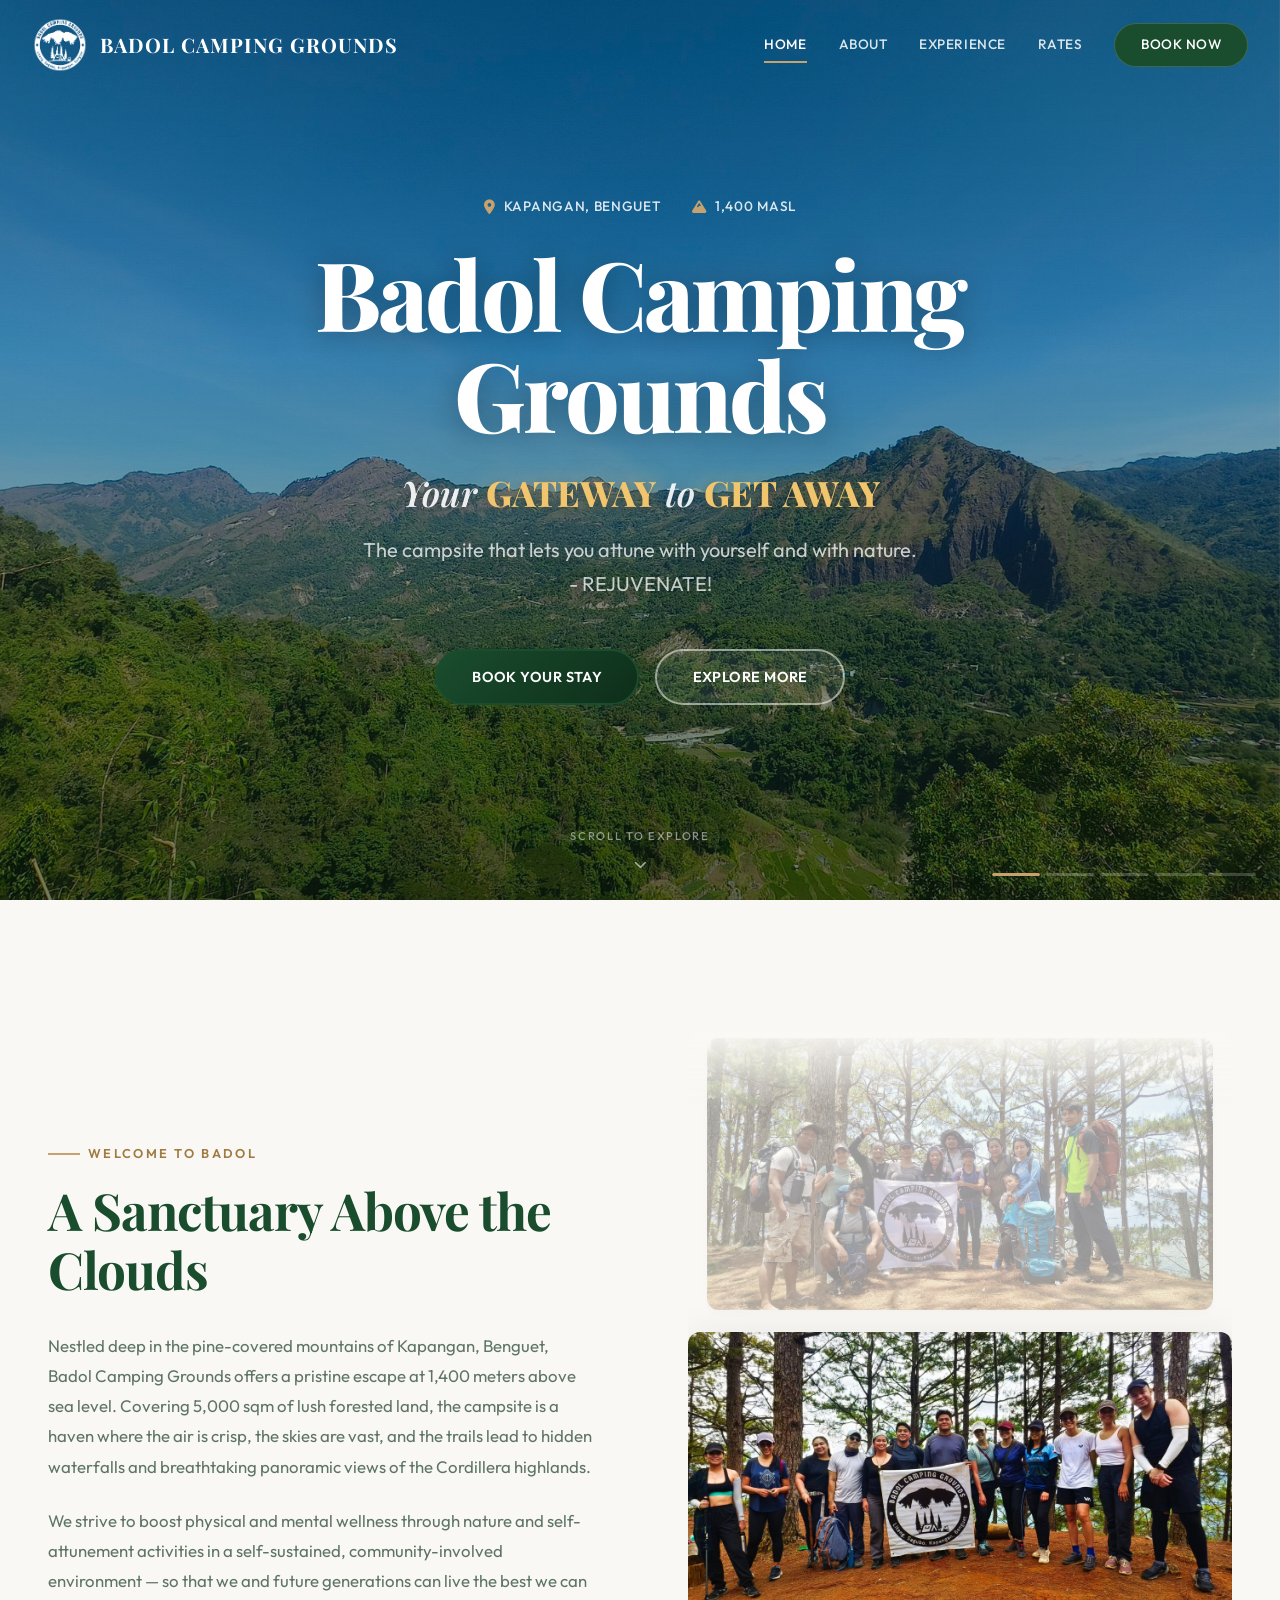
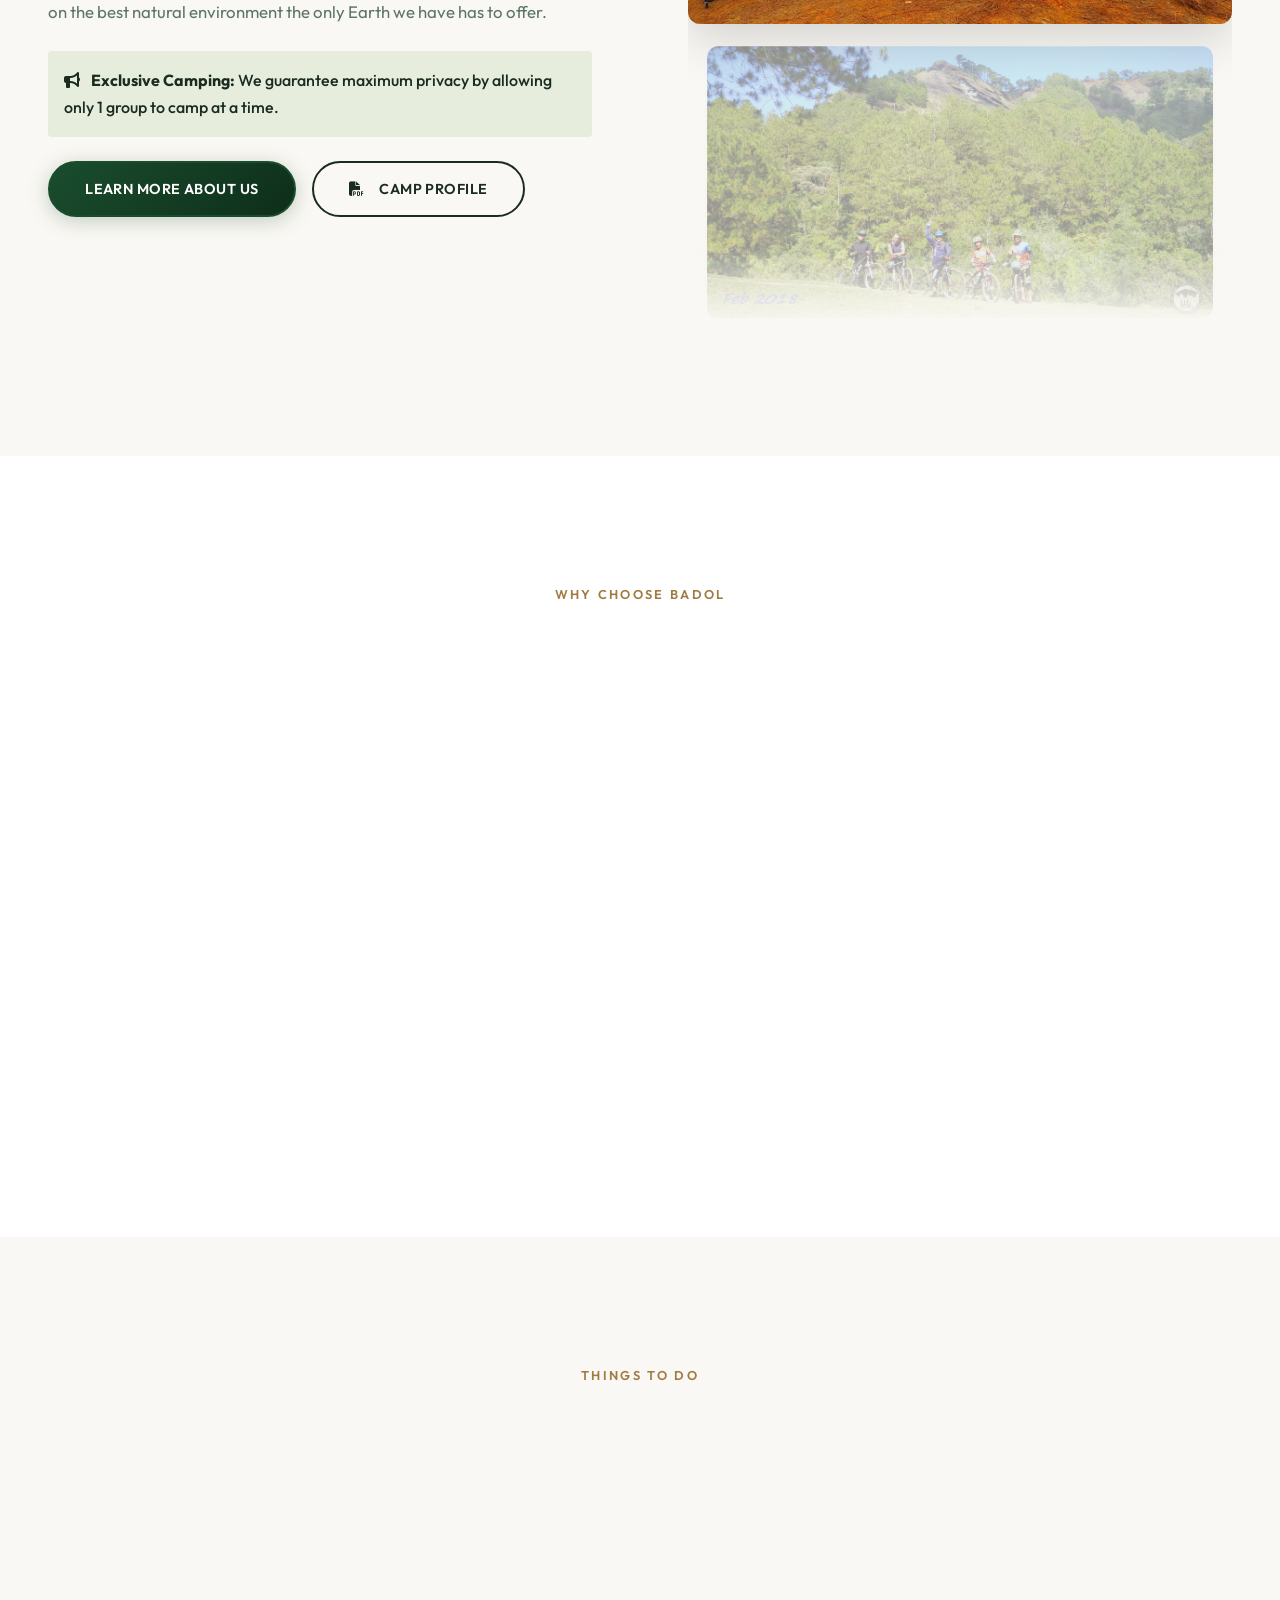
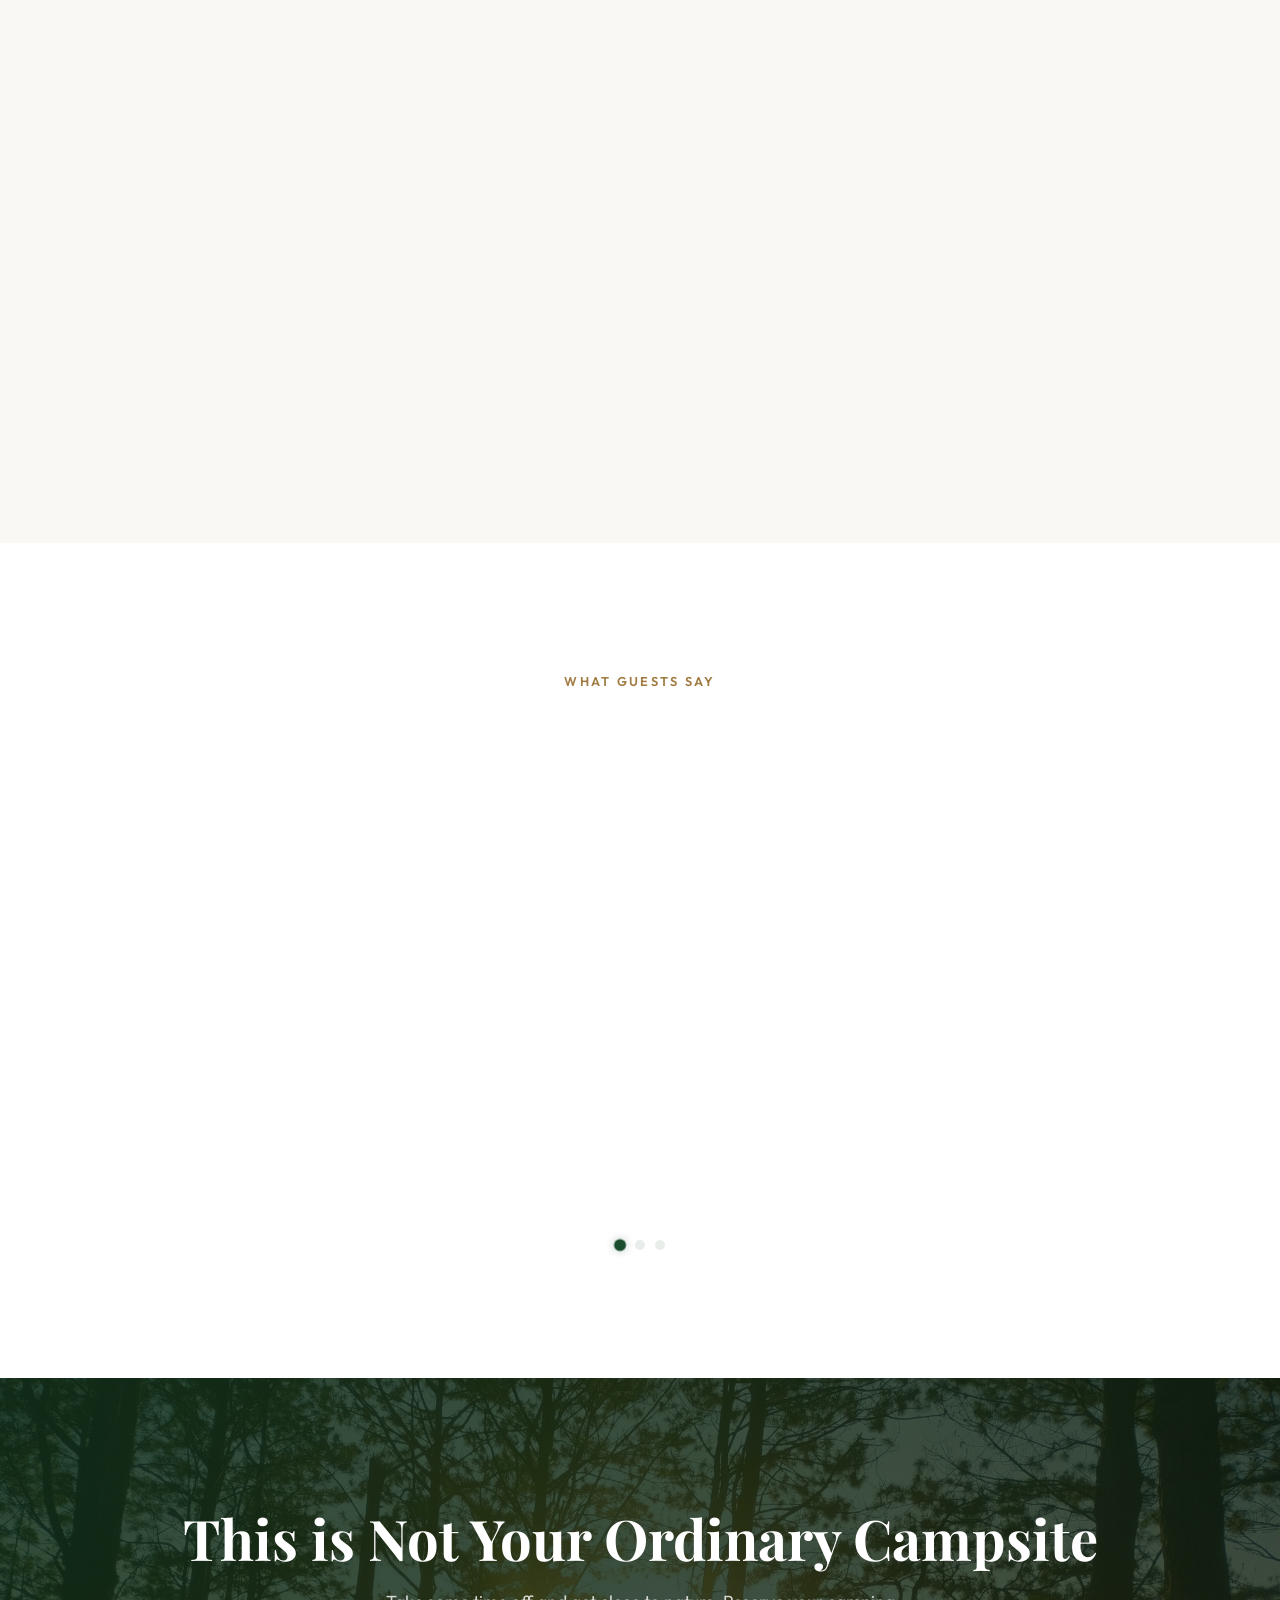
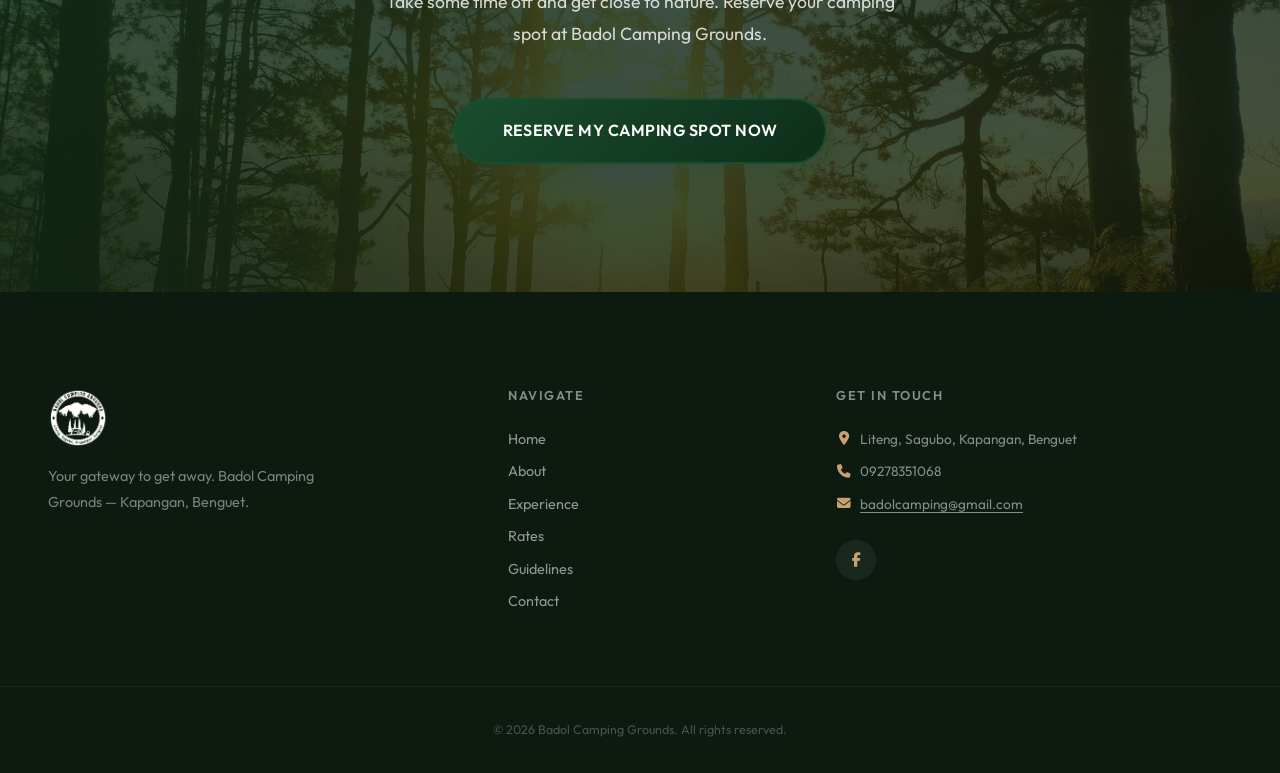
==== commit 56859dbd: "update" ====
--- a/index.html
+++ b/index.html
@@ -4,7 +4,7 @@
 <head>
     <meta charset="UTF-8">
     <meta name="viewport" content="width=device-width, initial-scale=1.0">
-    <title>Badol Camping Grounds | Kapangan, Benguet — 1400 MASL</title>
+    <title>Badol Camping Grounds</title>
     <meta name="description"
         content="Badol Camping Grounds — your gateway to get away. Experience nature at 1400 MASL in Kapangan, Benguet. Book your mountain escape today.">
     <link rel="icon" type="image/png" href="logotranbg.png">
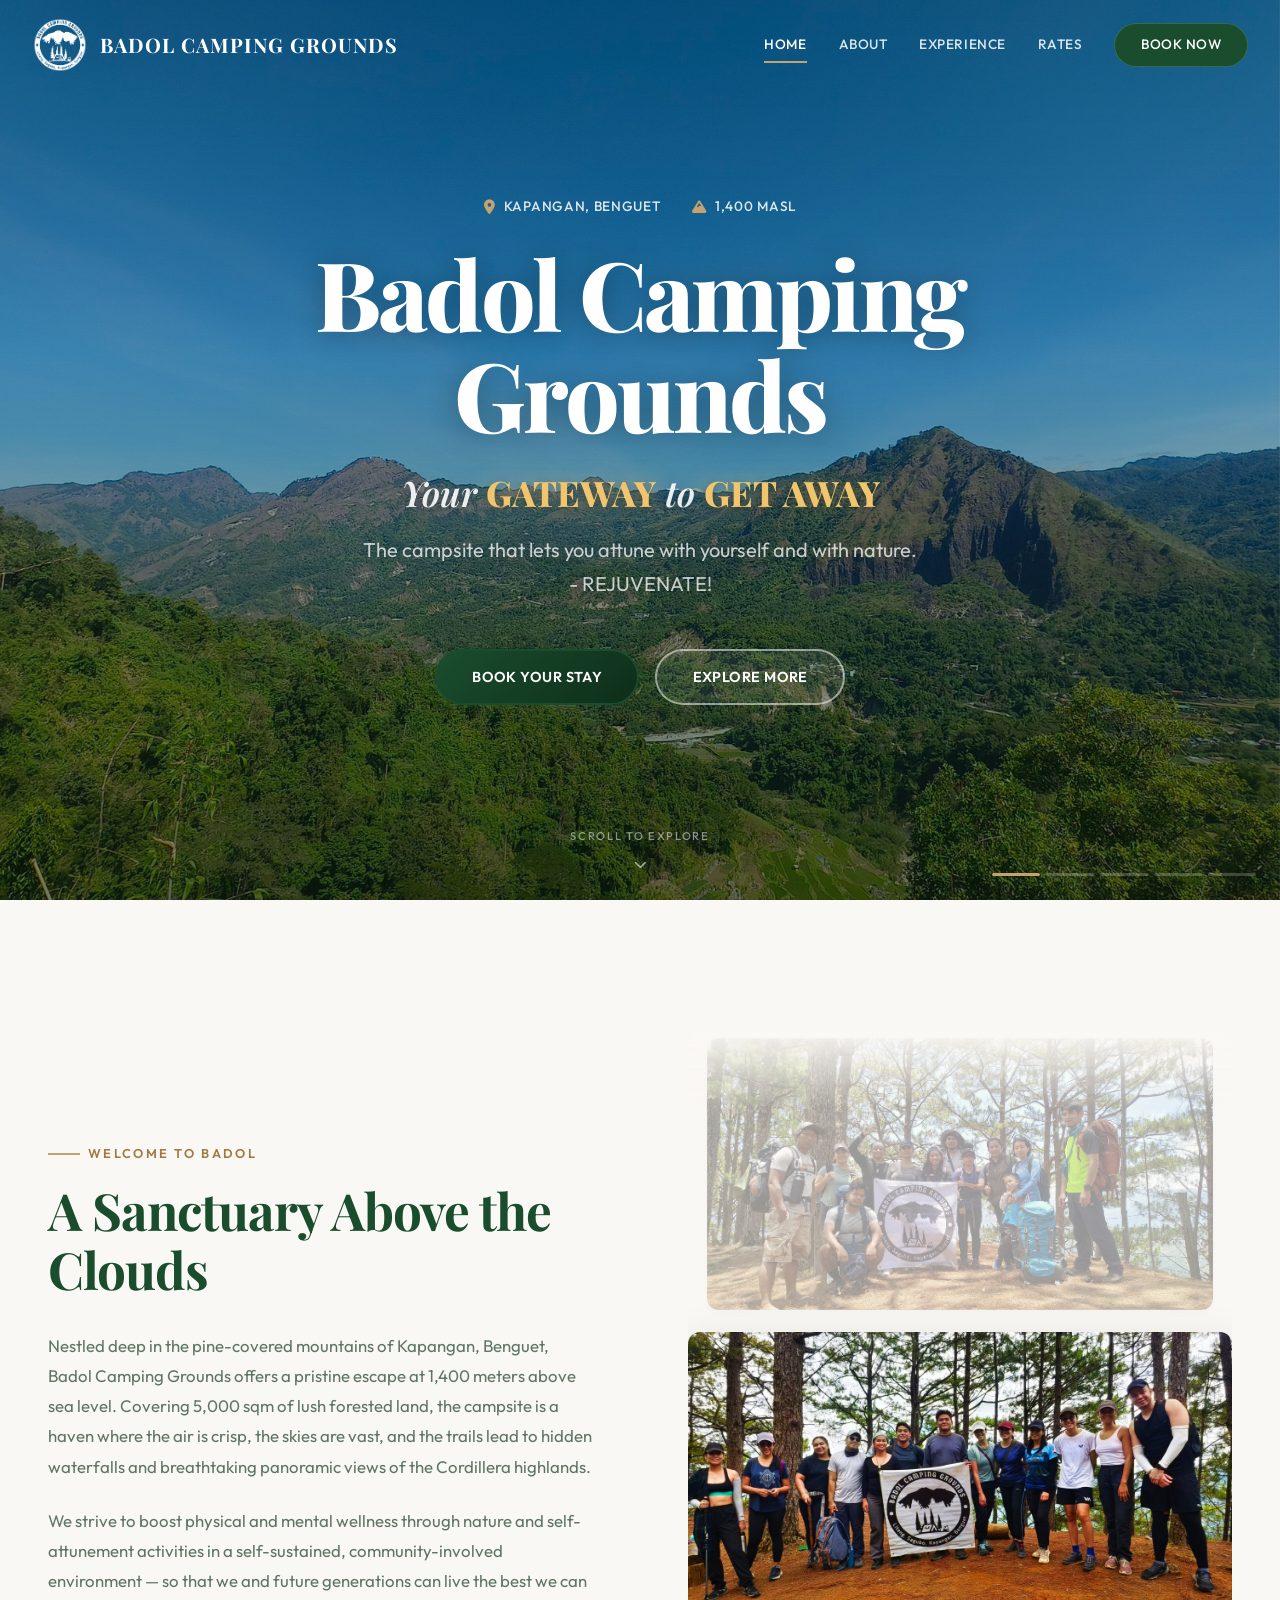
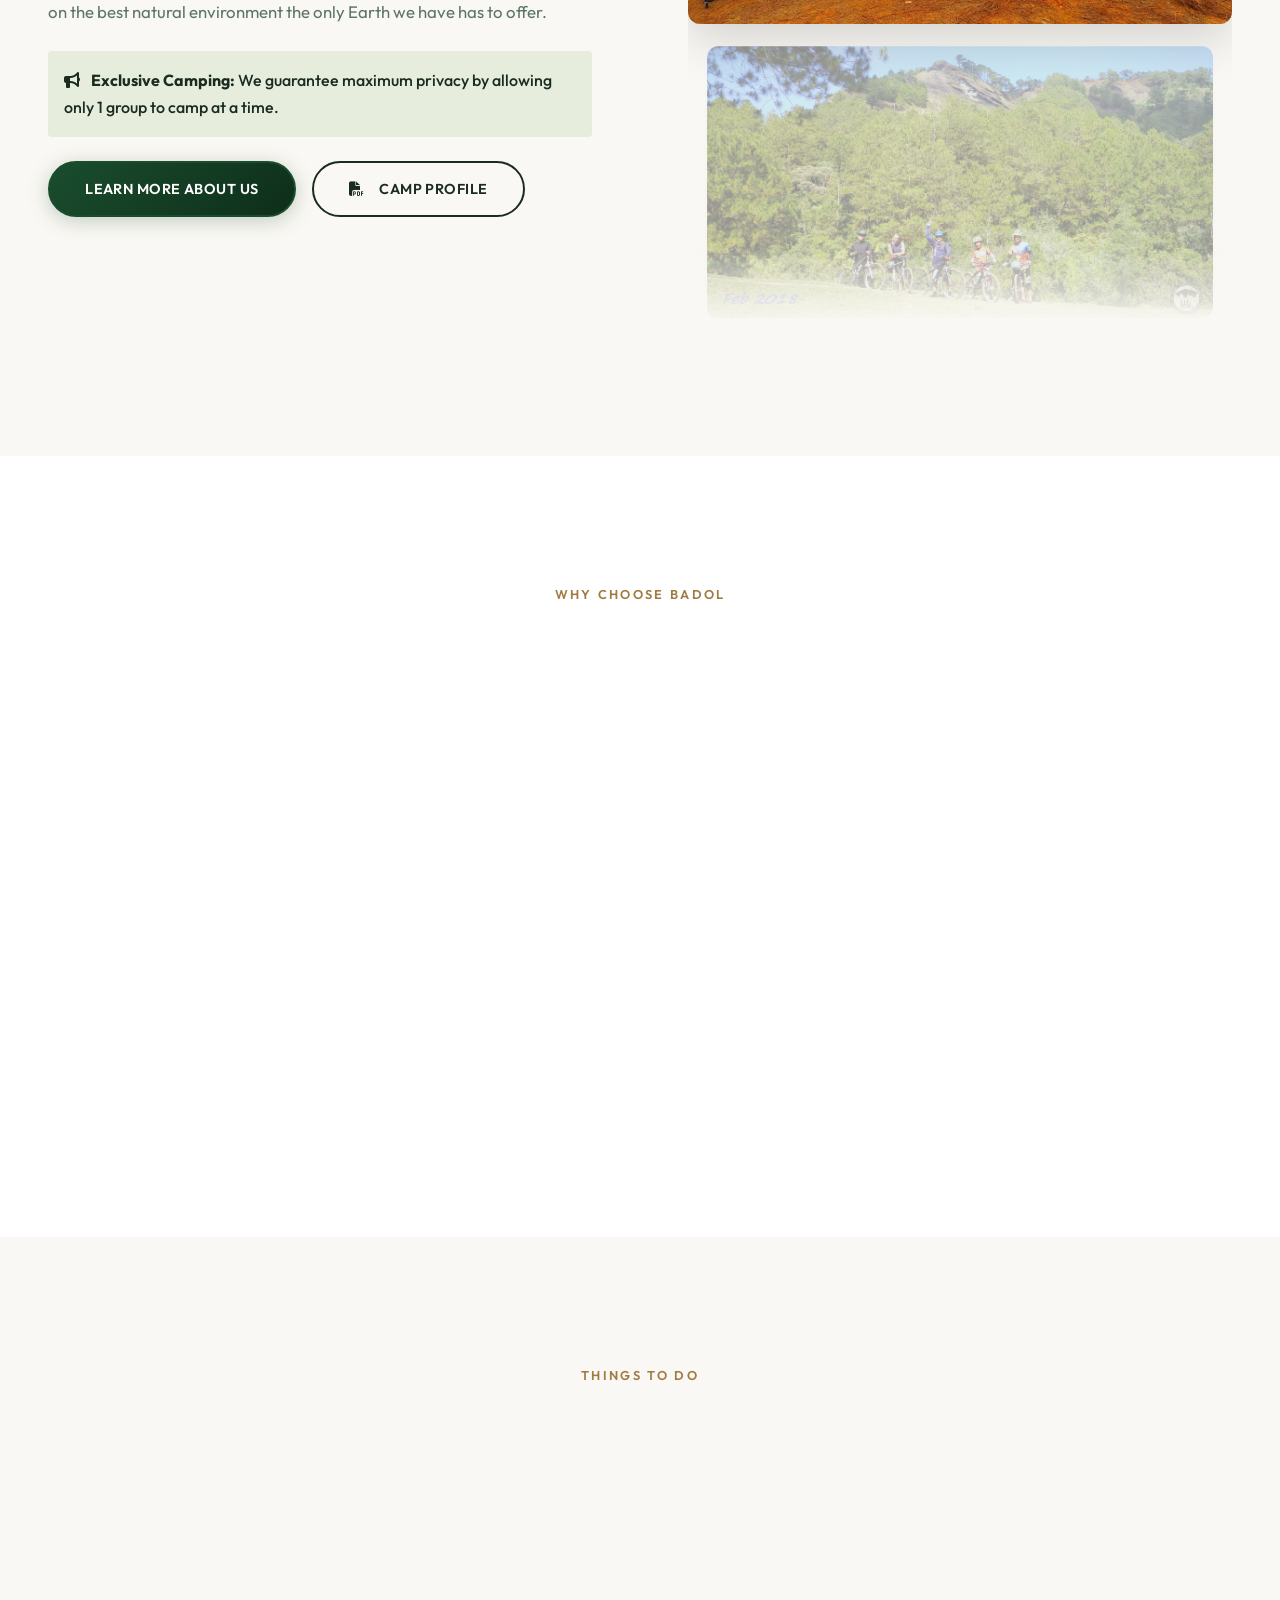
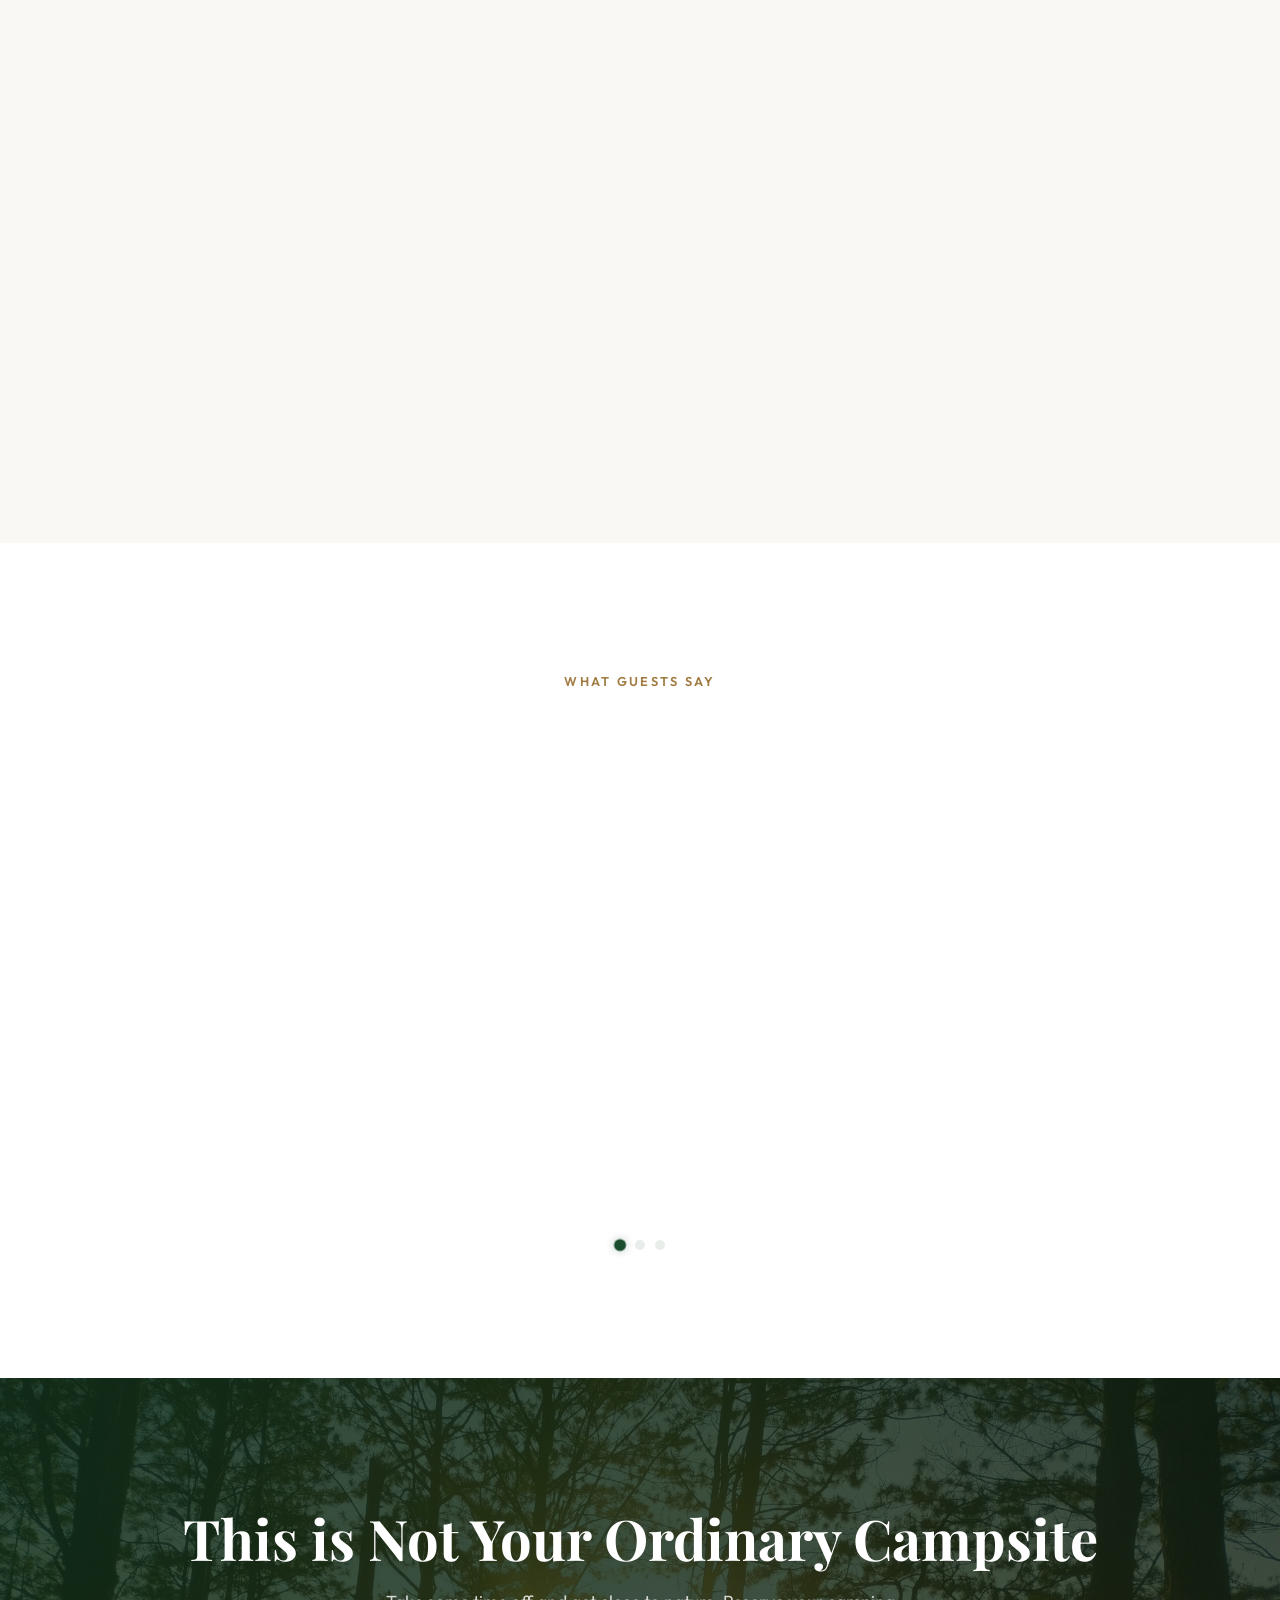
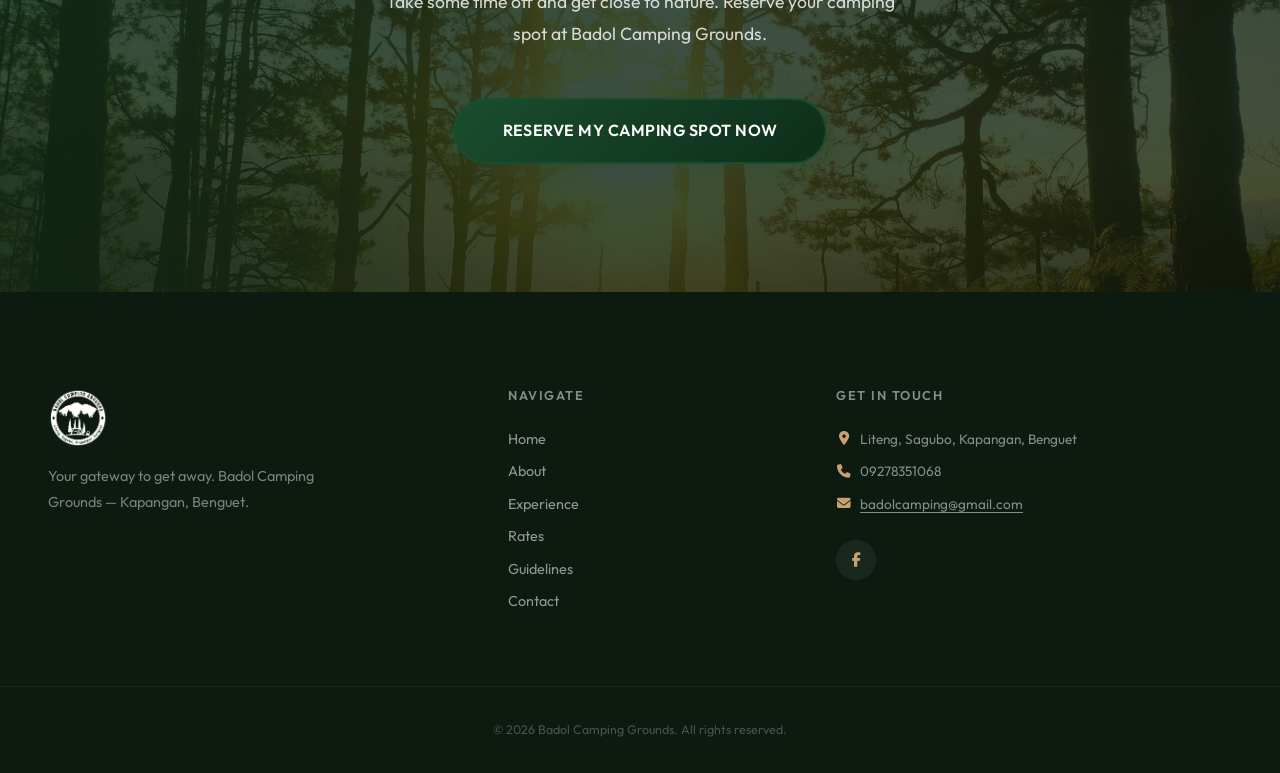
==== commit ade396f4: "update" ====
--- a/index.html
+++ b/index.html
@@ -21,7 +21,7 @@
         <div class="header-inner">
             <a href="index.html" class="logo" id="siteLogo">
                 <img src="logotranbg.png" alt="Badol Camping Grounds Logo" class="logo-img">
-                <span class="logo-text">Badol Camping Grounds</span>
+                <span class="logo-text">Badol <span class="logo-text-suffix">Camping Grounds</span></span>
             </a>
             <nav class="nav-desktop" id="navDesktop">
                 <a href="index.html" class="nav-link active">Home</a>
--- a/style.css
+++ b/style.css
@@ -1059,6 +1059,7 @@
     will-change: transform;
 }
 
+
 .review-card {
     flex: 0 0 calc((100% - var(--sp-xl) * 2) / 3);
     background: var(--clr-cream);
@@ -1069,13 +1070,10 @@
     display: flex;
     flex-direction: column;
     min-height: 220px;
-}
-
-.review-card:hover {
-    transform: translateY(-6px);
-    box-shadow: var(--shadow-md), var(--shadow-glow);
-    border-color: var(--clr-forest);
-}
+    user-select: none;
+    -webkit-user-select: none;
+}
+
 
 .review-stars {
     font-size: 1.3rem;
@@ -1479,6 +1477,7 @@
     margin-top: var(--sp-3xl);
 }
 
+
 .review-card {
     background: var(--clr-cream);
     border-radius: var(--r-lg);
@@ -1489,10 +1488,6 @@
     flex-direction: column;
 }
 
-.review-card:hover {
-    transform: translateY(-4px);
-    box-shadow: var(--shadow-md);
-}
 
 .review-stars {
     color: #f0c56d;
@@ -2373,9 +2368,18 @@
         display: none;
     }
 
+    .header-inner {
+        padding: 0 var(--sp-lg);
+    }
+
     .hamburger-btn {
         display: flex;
     }
+
+    .logo-text {
+        font-size: 1.1rem;
+    }
+
 
     .highlights-grid {
         grid-template-columns: repeat(2, 1fr);
@@ -2448,6 +2452,11 @@
         padding: 0 var(--sp-lg);
     }
 
+    .hero-title {
+        font-size: clamp(2.8rem, 7vw, 4rem);
+    }
+
+
     .section {
         padding: var(--sp-4xl) 0;
     }
@@ -2550,10 +2559,20 @@
         grid-template-columns: 1fr;
     }
 
-    .steps-timeline::before {
-        left: 24px;
-    }
-}
+    .reviews-track {
+        gap: var(--sp-md);
+    }
+
+    .review-card {
+        flex: 0 0 100%;
+        min-height: auto;
+    }
+
+    .intro-carousel {
+        height: 600px;
+    }
+}
+
 
 
 
@@ -2566,9 +2585,26 @@
         font-size: 1.1rem;
     }
 
+    .logo-text {
+        font-size: 0.95rem;
+    }
+
+    .logo-text-suffix {
+        display: none;
+    }
+
+    .header-inner {
+        padding: 0 var(--sp-md);
+    }
+
+    .intro-carousel {
+        height: 450px;
+    }
+
     .highlights-grid {
         grid-template-columns: 1fr;
     }
+
 
     .slide-counter {
         font-size: 0.9rem;
